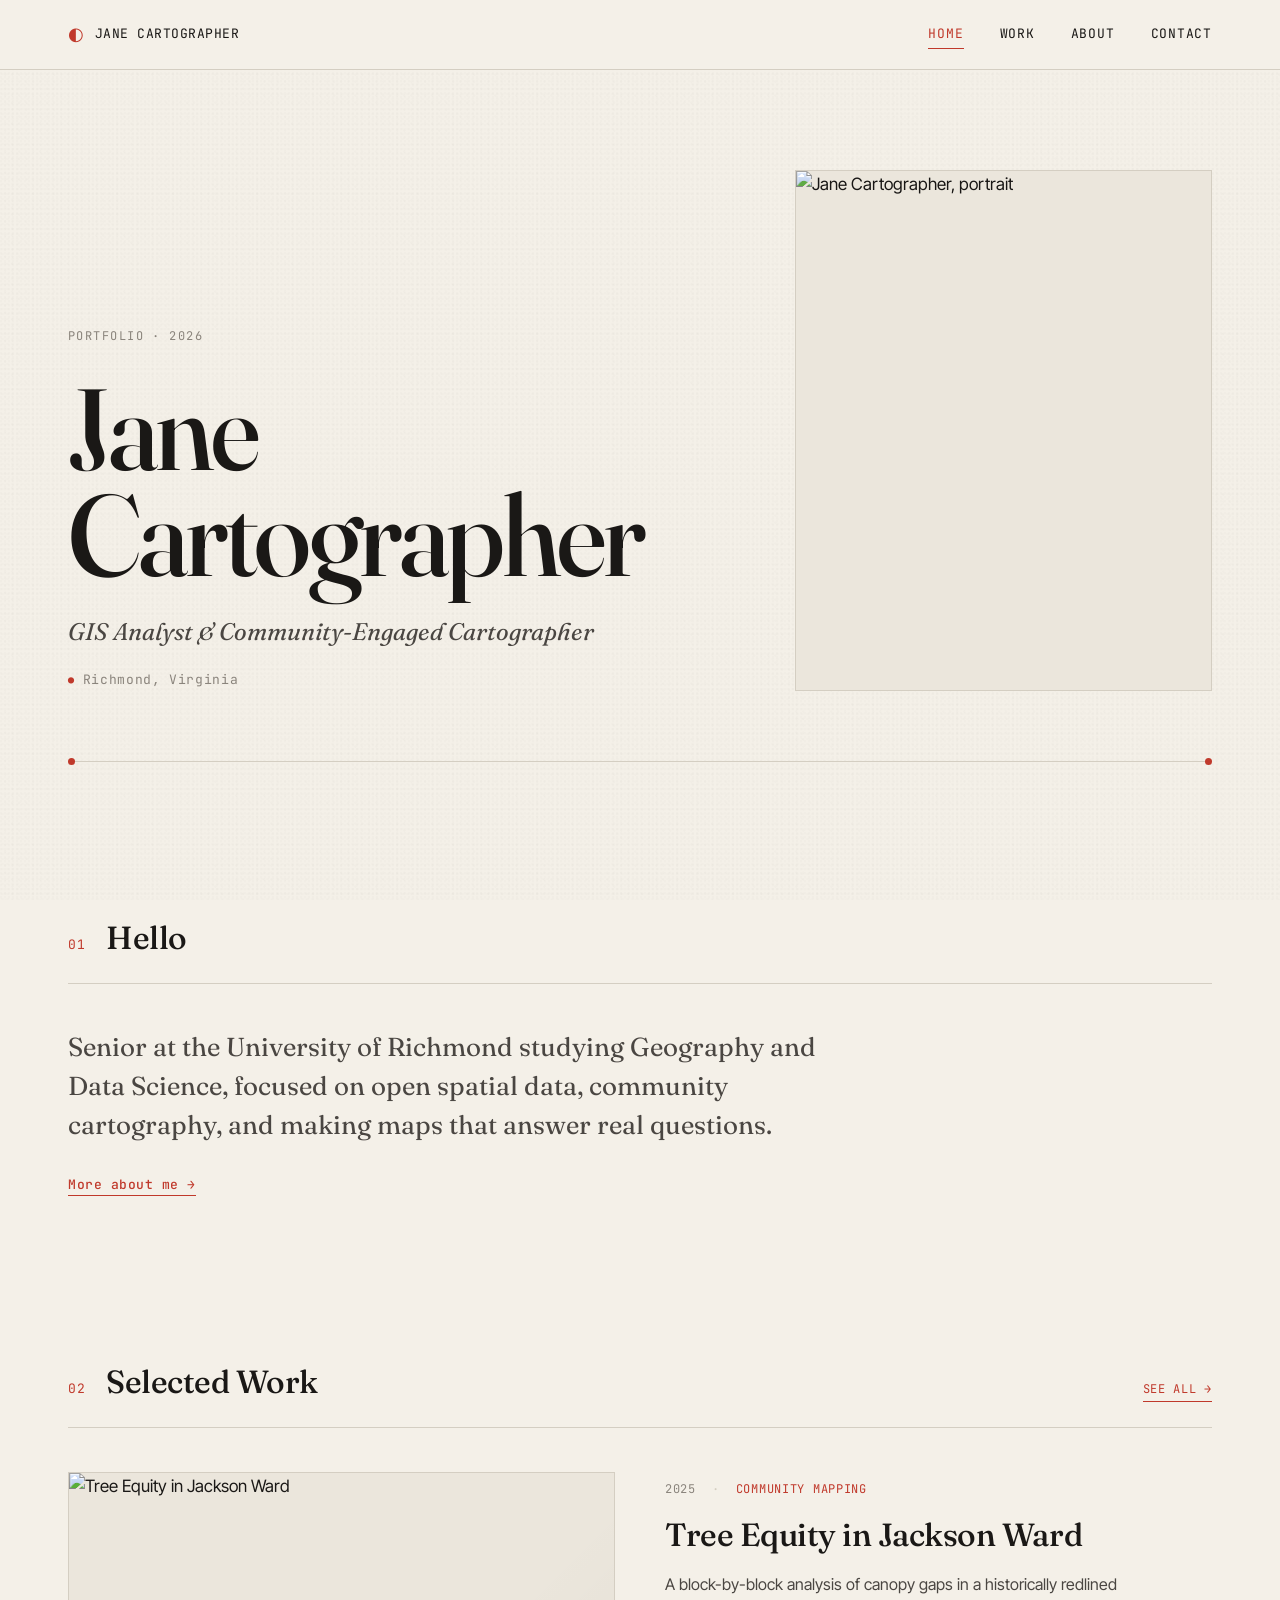
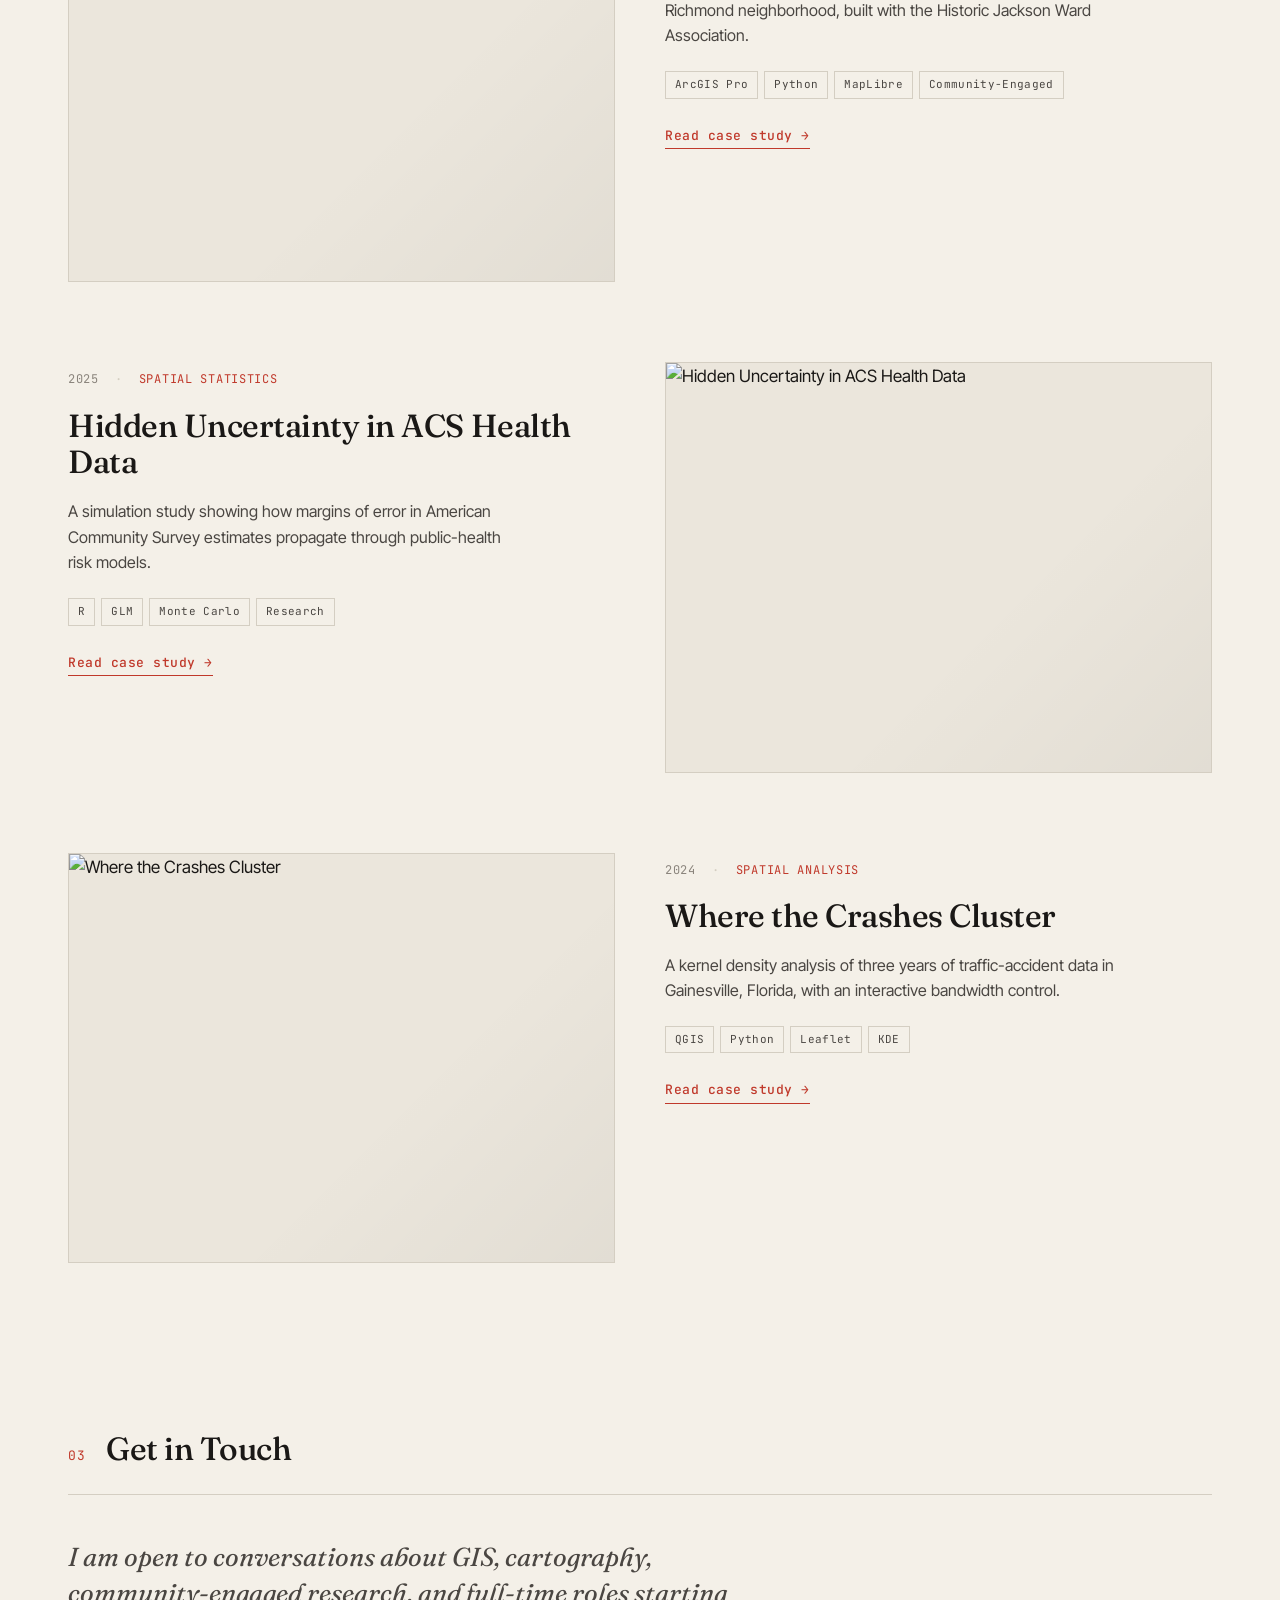
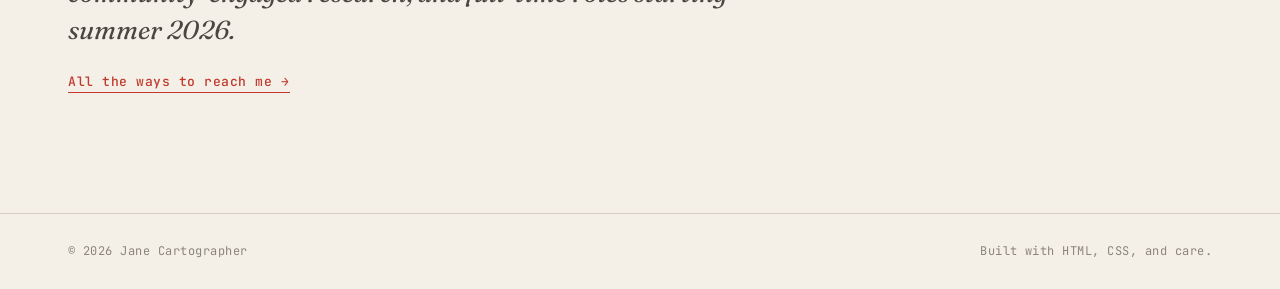
==== index.html @ 2a53f656 "Add files via upload" ====
<!DOCTYPE html>
<html lang="en">
<head>
<meta charset="UTF-8">
<meta name="viewport" content="width=device-width, initial-scale=1.0">
<title data-page="">Loading...</title>
<link rel="preconnect" href="https://fonts.googleapis.com">
<link rel="preconnect" href="https://fonts.gstatic.com" crossorigin>
<link href="https://fonts.googleapis.com/css2?family=Fraunces:opsz,wght@9..144,400;9..144,500;9..144,600;9..144,700&family=JetBrains+Mono:wght@400;500&family=Inter+Tight:wght@400;500;600&display=swap" rel="stylesheet">
<link rel="stylesheet" href="styles.css">
</head>
<body>

<header id="site-header" class="site-header"></header>

<main>

  <!-- HERO -->
  <section class="hero">
    <div class="hero-grid">
      <div class="hero-text">
        <p class="hero-eyebrow">Portfolio · 2026</p>
        <h1 class="hero-name" data-bind="name"></h1>
        <p class="hero-tagline" data-bind="tagline"></p>
        <p class="hero-location">
          <span class="loc-dot">●</span>
          <span data-bind="location"></span>
        </p>
      </div>
      <div class="hero-photo">
        <img data-bind="headshot" alt="" />
      </div>
    </div>
    <div class="hero-rule"></div>
  </section>

  <!-- SHORT BIO + CTA -->
  <section class="intro">
    <div class="section-head">
      <span class="section-num">01</span>
      <h2 class="section-title">Hello</h2>
    </div>
    <p class="intro-text" data-bind="shortBio"></p>
    <p class="intro-cta">
      <a class="link-primary" href="about.html">More about me →</a>
    </p>
  </section>

  <!-- FEATURED PROJECTS -->
  <section class="projects">
    <div class="section-head">
      <span class="section-num">02</span>
      <h2 class="section-title">Selected Work</h2>
      <a class="section-aside" href="projects.html">See all →</a>
    </div>
    <div class="project-list" data-bind="projects" data-mode="featured"></div>
  </section>

  <!-- CONTACT TEASE -->
  <section class="contact-tease">
    <div class="section-head">
      <span class="section-num">03</span>
      <h2 class="section-title">Get in Touch</h2>
    </div>
    <p class="contact-lead" data-bind="contactLead"></p>
    <p class="intro-cta">
      <a class="link-primary" href="contact.html">All the ways to reach me →</a>
    </p>
  </section>

</main>

<footer id="site-footer" class="site-footer"></footer>

<script src="config.js"></script>
<script src="components.js"></script>
</body>
</html>
---- styles.css ----
/* ============================================================
   GIS PORTFOLIO TEMPLATE — STYLESHEET
   ============================================================

   OPTIONAL: THEME PICKER
   ----------------------
   Five color themes are defined below. The "graphite" theme is
   active by default. To switch, comment out the active :root
   block (wrap it in slash-star and star-slash) and uncomment
   the one you want.

   Themes:
     1. graphite   — refined editorial black/cream (default)
     2. atlas      — classic atlas blue on warm paper
     3. terrain    — forest green and bone
     4. nocturne   — dark mode with amber accent
     5. risograph  — punchy red on off-white
   ============================================================ */


/* ---------- THEME 1: GRAPHITE (default) ---------- */
:root {
  --bg:           #f4f0e8;
  --bg-alt:       #ebe6dc;
  --ink:          #1a1816;
  --ink-soft:     #4a4642;
  --ink-faint:    #8a847c;
  --rule:         #d4cec2;
  --accent:       #c0392b;
  --accent-soft:  #f0d8d4;
  --paper-grain:  rgba(0, 0, 0, 0.018);
}

/* ---------- THEME 2: ATLAS ----------
:root {
  --bg:           #f1ece0;
  --bg-alt:       #e6dfd0;
  --ink:          #16243a;
  --ink-soft:     #3d4a62;
  --ink-faint:    #7c8499;
  --rule:         #c8c0ad;
  --accent:       #b8651f;
  --accent-soft:  #f0d9bc;
  --paper-grain:  rgba(0, 0, 0, 0.02);
}
*/

/* ---------- THEME 3: TERRAIN ----------
:root {
  --bg:           #f3efe6;
  --bg-alt:       #e8e2d3;
  --ink:          #1f2a1e;
  --ink-soft:     #455342;
  --ink-faint:    #8a8f7c;
  --rule:         #c9c8b1;
  --accent:       #4a6b3a;
  --accent-soft:  #dbe5c8;
  --paper-grain:  rgba(0, 0, 0, 0.02);
}
*/

/* ---------- THEME 4: NOCTURNE ----------
:root {
  --bg:           #15181c;
  --bg-alt:       #1c2026;
  --ink:          #f0ebe0;
  --ink-soft:     #c4bdb0;
  --ink-faint:    #807a70;
  --rule:         #2a2e35;
  --accent:       #d4a14a;
  --accent-soft:  #3a2f1c;
  --paper-grain:  rgba(255, 255, 255, 0.015);
}
*/

/* ---------- THEME 5: RISOGRAPH ----------
:root {
  --bg:           #f5f1ea;
  --bg-alt:       #ece6db;
  --ink:          #181818;
  --ink-soft:     #3a3a3a;
  --ink-faint:    #8a8a8a;
  --rule:         #d6cfc0;
  --accent:       #e23e1f;
  --accent-soft:  #fbd7cf;
  --paper-grain:  rgba(0, 0, 0, 0.022);
}
*/


/* ============================================================
   ADVANCED: everything below this line controls layout and
   typography. You generally do not need to edit it. If you
   want to make structural changes, read docs/EXTENSIONS.md
   for safer ways to customize.
   ============================================================ */

* { box-sizing: border-box; margin: 0; padding: 0; }

html { scroll-behavior: smooth; }

body {
  background: var(--bg);
  color: var(--ink);
  font-family: 'Inter Tight', system-ui, sans-serif;
  font-size: 17px;
  line-height: 1.6;
  -webkit-font-smoothing: antialiased;
  -moz-osx-font-smoothing: grayscale;
  position: relative;
  min-height: 100vh;
}

body::before {
  content: '';
  position: fixed;
  inset: 0;
  pointer-events: none;
  z-index: 1;
  background-image:
    radial-gradient(circle at 25% 35%, var(--paper-grain) 1px, transparent 1.5px),
    radial-gradient(circle at 75% 65%, var(--paper-grain) 1px, transparent 1.5px),
    radial-gradient(circle at 50% 80%, var(--paper-grain) 1px, transparent 1.5px);
  background-size: 4px 4px, 7px 7px, 5px 5px;
  opacity: 0.6;
}

main, header, footer { position: relative; z-index: 2; }

a {
  color: var(--ink);
  text-decoration: none;
  transition: color 0.2s ease;
}
a:hover { color: var(--accent); }

img { max-width: 100%; display: block; }


/* ============================================================
   HEADER (shared across all pages)
   ============================================================ */
.site-header {
  border-bottom: 1px solid var(--rule);
  background: var(--bg);
  position: sticky;
  top: 0;
  z-index: 50;
  backdrop-filter: blur(4px);
}

.header-inner {
  max-width: 1240px;
  margin: 0 auto;
  padding: 20px 48px;
  display: flex;
  justify-content: space-between;
  align-items: center;
}

.header-mark {
  display: flex;
  align-items: center;
  gap: 10px;
  font-family: 'JetBrains Mono', monospace;
  font-size: 13px;
  letter-spacing: 0.04em;
  text-transform: uppercase;
}

.mark-glyph { font-size: 18px; color: var(--accent); }

.header-nav {
  display: flex;
  gap: 36px;
  font-family: 'JetBrains Mono', monospace;
  font-size: 13px;
  letter-spacing: 0.06em;
  text-transform: uppercase;
}

.header-nav a {
  position: relative;
  padding: 2px 0;
}

.header-nav a.is-active {
  color: var(--accent);
}

.header-nav a.is-active::after {
  content: '';
  position: absolute;
  bottom: -2px;
  left: 0;
  right: 0;
  height: 1px;
  background: var(--accent);
}


/* ============================================================
   GENERIC PAGE HEAD (used on Projects, About, Contact)
   ============================================================ */
.page-head {
  max-width: 1240px;
  margin: 0 auto;
  padding: 90px 48px 50px;
  border-bottom: 1px solid var(--rule);
}

.page-eyebrow {
  font-family: 'JetBrains Mono', monospace;
  font-size: 12px;
  letter-spacing: 0.12em;
  text-transform: uppercase;
  color: var(--ink-faint);
  margin-bottom: 22px;
}

.page-title {
  font-family: 'Fraunces', Georgia, serif;
  font-weight: 500;
  font-size: clamp(44px, 7vw, 88px);
  line-height: 1.0;
  letter-spacing: -0.025em;
  color: var(--ink);
  font-variation-settings: "opsz" 100;
  margin-bottom: 28px;
}

.page-lead {
  font-family: 'Fraunces', Georgia, serif;
  font-weight: 400;
  font-style: italic;
  font-size: 24px;
  line-height: 1.45;
  color: var(--ink-soft);
  max-width: 640px;
}


/* ============================================================
   HERO (homepage)
   ============================================================ */
.hero {
  max-width: 1240px;
  margin: 0 auto;
  padding: 100px 48px 70px;
}

.hero-grid {
  display: grid;
  grid-template-columns: 1.6fr 1fr;
  gap: 60px;
  align-items: end;
}

.hero-eyebrow {
  font-family: 'JetBrains Mono', monospace;
  font-size: 12px;
  letter-spacing: 0.12em;
  text-transform: uppercase;
  color: var(--ink-faint);
  margin-bottom: 28px;
}

.hero-name {
  font-family: 'Fraunces', Georgia, serif;
  font-weight: 500;
  font-size: clamp(56px, 9vw, 124px);
  line-height: 0.92;
  letter-spacing: -0.03em;
  color: var(--ink);
  font-variation-settings: "opsz" 120;
  margin-bottom: 28px;
}

.hero-tagline {
  font-family: 'Fraunces', Georgia, serif;
  font-weight: 400;
  font-style: italic;
  font-size: 24px;
  line-height: 1.4;
  color: var(--ink-soft);
  max-width: 540px;
  margin-bottom: 22px;
}

.hero-location {
  font-family: 'JetBrains Mono', monospace;
  font-size: 13px;
  letter-spacing: 0.05em;
  color: var(--ink-faint);
  display: flex;
  align-items: center;
  gap: 8px;
}

.loc-dot { color: var(--accent); font-size: 10px; }

.hero-photo {
  aspect-ratio: 4 / 5;
  overflow: hidden;
  border: 1px solid var(--rule);
  background: var(--bg-alt);
  position: relative;
}

.hero-photo img {
  width: 100%;
  height: 100%;
  object-fit: cover;
  filter: grayscale(0.15) contrast(1.02);
}

.hero-rule {
  margin-top: 70px;
  height: 1px;
  background: var(--rule);
  position: relative;
}

.hero-rule::before,
.hero-rule::after {
  content: '';
  position: absolute;
  top: -3px;
  width: 7px;
  height: 7px;
  border-radius: 50%;
  background: var(--accent);
}
.hero-rule::before { left: 0; }
.hero-rule::after  { right: 0; }


/* ============================================================
   SECTION SHARED
   ============================================================ */
section {
  max-width: 1240px;
  margin: 0 auto;
  padding: 80px 48px;
}

.section-head {
  display: flex;
  align-items: baseline;
  gap: 20px;
  margin-bottom: 44px;
  padding-bottom: 20px;
  border-bottom: 1px solid var(--rule);
}

.section-num {
  font-family: 'JetBrains Mono', monospace;
  font-size: 13px;
  letter-spacing: 0.08em;
  color: var(--accent);
}

.section-title {
  font-family: 'Fraunces', Georgia, serif;
  font-weight: 500;
  font-size: 32px;
  letter-spacing: -0.015em;
  color: var(--ink);
  flex: 1;
}

.section-aside {
  font-family: 'JetBrains Mono', monospace;
  font-size: 12px;
  letter-spacing: 0.06em;
  text-transform: uppercase;
  color: var(--accent);
  border-bottom: 1px solid var(--accent);
  padding-bottom: 2px;
}


/* ============================================================
   INTRO + CONTACT TEASE (homepage)
   ============================================================ */
.intro-text {
  font-family: 'Fraunces', Georgia, serif;
  font-weight: 400;
  font-size: 26px;
  line-height: 1.5;
  color: var(--ink-soft);
  max-width: 760px;
  margin-bottom: 30px;
}

.intro-cta {
  font-family: 'JetBrains Mono', monospace;
  font-size: 13px;
}

.contact-lead {
  font-family: 'Fraunces', Georgia, serif;
  font-weight: 400;
  font-style: italic;
  font-size: 26px;
  line-height: 1.4;
  color: var(--ink-soft);
  max-width: 720px;
  margin-bottom: 24px;
}


/* ============================================================
   PROJECTS GRID — now cards link to detail pages
   ============================================================ */
.project-list {
  display: flex;
  flex-direction: column;
  gap: 80px;
}

.project-card {
  display: grid;
  grid-template-columns: 1fr 1fr;
  gap: 50px;
  align-items: start;
  text-decoration: none;
  color: var(--ink);
  padding: 8px;
  margin: -8px;
  border-radius: 2px;
  transition: background 0.3s ease;
}

.project-card:hover {
  background: var(--bg-alt);
  color: var(--ink);
}

.project-card:nth-child(even) .project-image { order: 2; }

.project-image {
  aspect-ratio: 4 / 3;
  overflow: hidden;
  border: 1px solid var(--rule);
  background: var(--bg-alt);
  position: relative;
}

.project-image::after {
  content: '';
  position: absolute;
  inset: 0;
  background: linear-gradient(135deg, transparent 0%, transparent 60%, rgba(0, 0, 0, 0.04) 100%);
  pointer-events: none;
}

.project-image img {
  width: 100%;
  height: 100%;
  object-fit: cover;
  transition: transform 0.6s cubic-bezier(0.2, 0.8, 0.2, 1);
}

.project-card:hover .project-image img { transform: scale(1.03); }

.project-body { padding-top: 8px; }

.project-meta {
  display: flex;
  gap: 16px;
  font-family: 'JetBrains Mono', monospace;
  font-size: 12px;
  letter-spacing: 0.06em;
  color: var(--ink-faint);
  text-transform: uppercase;
  margin-bottom: 18px;
}

.project-year::after {
  content: '·';
  margin-left: 16px;
  color: var(--rule);
}

.project-type { color: var(--accent); }

.project-title {
  font-family: 'Fraunces', Georgia, serif;
  font-weight: 500;
  font-size: 32px;
  line-height: 1.15;
  letter-spacing: -0.015em;
  margin-bottom: 18px;
  color: var(--ink);
}

.project-card:hover .project-title { color: var(--accent); }

.project-blurb {
  font-size: 16px;
  line-height: 1.6;
  color: var(--ink-soft);
  margin-bottom: 22px;
  max-width: 460px;
}

.project-tags {
  list-style: none;
  display: flex;
  flex-wrap: wrap;
  gap: 6px;
  margin-bottom: 22px;
}

.project-tags li {
  font-family: 'JetBrains Mono', monospace;
  font-size: 11px;
  padding: 4px 9px;
  border: 1px solid var(--rule);
  color: var(--ink-soft);
  letter-spacing: 0.03em;
}

.project-cta {
  display: inline-block;
  font-family: 'JetBrains Mono', monospace;
  font-size: 13px;
  font-weight: 500;
  color: var(--accent);
  letter-spacing: 0.04em;
  border-bottom: 1px solid var(--accent);
  padding-bottom: 2px;
}


/* ============================================================
   ABOUT PAGE
   ============================================================ */
.about-page-grid {
  display: grid;
  grid-template-columns: 1fr 1.7fr;
  gap: 70px;
  align-items: start;
}

.about-photo {
  aspect-ratio: 4 / 5;
  overflow: hidden;
  border: 1px solid var(--rule);
  background: var(--bg-alt);
  position: sticky;
  top: 100px;
}

.about-photo img {
  width: 100%;
  height: 100%;
  object-fit: cover;
  filter: grayscale(0.15) contrast(1.02);
}

.about-prose p {
  font-family: 'Fraunces', Georgia, serif;
  font-weight: 400;
  font-size: 21px;
  line-height: 1.55;
  color: var(--ink-soft);
  margin-bottom: 1.2em;
}

.about-prose p:first-child::first-letter {
  font-family: 'Fraunces', serif;
  font-size: 5em;
  line-height: 0.85;
  float: left;
  padding: 6px 12px 0 0;
  color: var(--accent);
  font-weight: 600;
}


/* CV-style lists (Experience, Education) */
.cv-list {
  list-style: none;
}

.cv-row {
  display: grid;
  grid-template-columns: 200px 1fr;
  gap: 30px;
  padding: 22px 0;
  border-bottom: 1px solid var(--rule);
}

.cv-row:last-child { border-bottom: none; }

.cv-row-time {
  font-family: 'JetBrains Mono', monospace;
  font-size: 12px;
  letter-spacing: 0.06em;
  color: var(--ink-faint);
  padding-top: 4px;
  text-transform: uppercase;
}

.cv-row-title {
  font-family: 'Fraunces', Georgia, serif;
  font-weight: 500;
  font-size: 22px;
  line-height: 1.2;
  color: var(--ink);
  margin-bottom: 6px;
}

.cv-row-org {
  font-size: 15px;
  color: var(--ink-soft);
  margin-bottom: 8px;
}

.cv-row-note {
  font-size: 15px;
  color: var(--ink-faint);
  line-height: 1.5;
}


/* Skills grouped */
.skill-groups {
  display: grid;
  grid-template-columns: repeat(2, 1fr);
  gap: 40px;
}

.skill-group-label {
  font-family: 'JetBrains Mono', monospace;
  font-size: 12px;
  letter-spacing: 0.1em;
  text-transform: uppercase;
  color: var(--ink-faint);
  margin-bottom: 14px;
  padding-bottom: 10px;
  border-bottom: 1px solid var(--rule);
}

.skill-group-list {
  list-style: none;
  display: flex;
  flex-wrap: wrap;
  gap: 8px;
}

.skill-group-list li {
  font-family: 'JetBrains Mono', monospace;
  font-size: 12px;
  padding: 5px 10px;
  background: var(--bg-alt);
  border: 1px solid var(--rule);
  color: var(--ink-soft);
  letter-spacing: 0.02em;
}


/* ============================================================
   CONTACT PAGE
   ============================================================ */
.contact-grid {
  display: grid;
  grid-template-columns: 1.4fr 1fr;
  gap: 80px;
  align-items: start;
}

.contact-links {
  list-style: none;
  display: flex;
  flex-direction: column;
  gap: 0;
}

.contact-links li a {
  font-family: 'JetBrains Mono', monospace;
  font-size: 14px;
  display: flex;
  justify-content: space-between;
  padding: 16px 0;
  border-bottom: 1px solid var(--rule);
  letter-spacing: 0.03em;
}

.contact-links li:first-child a { padding-top: 0; }

.contact-links li a:hover { border-bottom-color: var(--accent); }

.contact-links .link-label {
  color: var(--ink-faint);
  text-transform: uppercase;
  font-size: 11px;
  letter-spacing: 0.1em;
}

.contact-links .link-value { color: var(--ink); }


/* ============================================================
   PROJECT DETAIL PAGE
   ============================================================ */
.project-head {
  max-width: 880px;
  margin: 0 auto;
  padding: 90px 48px 50px;
}

.project-subtitle {
  font-family: 'Fraunces', Georgia, serif;
  font-weight: 400;
  font-style: italic;
  font-size: 24px;
  line-height: 1.45;
  color: var(--ink-soft);
  margin-bottom: 36px;
  max-width: 640px;
}

.project-meta-row {
  list-style: none;
  display: grid;
  grid-template-columns: repeat(4, 1fr);
  gap: 24px;
  padding: 24px 0 8px;
  border-top: 1px solid var(--rule);
  border-bottom: 1px solid var(--rule);
}

.project-meta-row li {
  display: flex;
  flex-direction: column;
  gap: 6px;
}

.meta-label {
  font-family: 'JetBrains Mono', monospace;
  font-size: 11px;
  letter-spacing: 0.1em;
  text-transform: uppercase;
  color: var(--ink-faint);
}

.meta-value {
  font-size: 14px;
  color: var(--ink);
}

.project-hero {
  max-width: 1240px;
  margin: 0 auto;
  padding: 50px 48px 30px;
}

.project-hero figure {
  margin: 0;
  border: 1px solid var(--rule);
  background: var(--bg-alt);
  overflow: hidden;
}

.project-hero img {
  width: 100%;
  height: auto;
  display: block;
}

.project-hero figcaption,
.prose-figure figcaption {
  font-family: 'JetBrains Mono', monospace;
  font-size: 12px;
  line-height: 1.5;
  letter-spacing: 0.02em;
  color: var(--ink-faint);
  padding: 14px 18px;
  border-top: 1px solid var(--rule);
  background: var(--bg);
}

.project-prose {
  max-width: 720px;
  margin: 0 auto;
  padding: 60px 48px;
}

.prose-h2 {
  font-family: 'Fraunces', Georgia, serif;
  font-weight: 500;
  font-size: 28px;
  letter-spacing: -0.015em;
  margin: 50px 0 20px;
  color: var(--ink);
}

.prose-h2:first-child { margin-top: 0; }

.project-prose p {
  font-size: 18px;
  line-height: 1.65;
  color: var(--ink-soft);
  margin-bottom: 1.1em;
}

.prose-figure {
  margin: 36px -60px;
  border: 1px solid var(--rule);
  background: var(--bg-alt);
}

.prose-figure img { width: 100%; }

.project-links-section {
  max-width: 880px;
  margin: 0 auto;
  padding: 40px 48px 20px;
}

.link-list { list-style: none; }

.link-list li {
  padding: 18px 0;
  border-bottom: 1px solid var(--rule);
  display: flex;
  align-items: baseline;
  gap: 24px;
  flex-wrap: wrap;
}

.link-note {
  color: var(--ink-faint);
  font-size: 14px;
  flex: 1;
  min-width: 200px;
}

.project-back {
  max-width: 880px;
  margin: 0 auto;
  padding: 30px 48px 80px;
}


/* ============================================================
   LINK STYLES
   ============================================================ */
.link-primary {
  font-family: 'JetBrains Mono', monospace;
  font-size: 13px;
  font-weight: 500;
  color: var(--accent);
  letter-spacing: 0.04em;
  border-bottom: 1px solid var(--accent);
  padding-bottom: 2px;
}

.link-primary:hover {
  color: var(--ink);
  border-bottom-color: var(--ink);
}


/* ============================================================
   FOOTER
   ============================================================ */
.site-footer {
  border-top: 1px solid var(--rule);
  margin-top: 40px;
}

.footer-inner {
  max-width: 1240px;
  margin: 0 auto;
  padding: 28px 48px;
  display: flex;
  justify-content: space-between;
  font-family: 'JetBrains Mono', monospace;
  font-size: 12px;
  letter-spacing: 0.04em;
  color: var(--ink-faint);
}


/* ============================================================
   RESPONSIVE
   ============================================================ */
@media (max-width: 860px) {
  .header-inner,
  .page-head,
  .project-head,
  .project-hero,
  .project-prose,
  .project-links-section,
  .project-back,
  section,
  .footer-inner {
    padding-left: 24px;
    padding-right: 24px;
  }

  .hero { padding: 60px 24px 50px; }
  section { padding-top: 60px; padding-bottom: 60px; }

  .hero-grid,
  .about-page-grid,
  .project-card,
  .contact-grid,
  .skill-groups {
    grid-template-columns: 1fr;
    gap: 40px;
  }

  .project-card:nth-child(even) .project-image { order: 0; }

  .hero-photo,
  .about-photo {
    max-width: 280px;
    aspect-ratio: 4 / 5;
  }

  .about-photo { position: static; }

  .cv-row {
    grid-template-columns: 1fr;
    gap: 8px;
  }

  .project-meta-row {
    grid-template-columns: repeat(2, 1fr);
  }

  .prose-figure { margin-left: 0; margin-right: 0; }

  .header-nav { gap: 18px; font-size: 12px; }

  .footer-inner { flex-direction: column; gap: 8px; }
}

@media (max-width: 480px) {
  .section-title { font-size: 26px; }
  .project-title { font-size: 24px; }
  .contact-lead, .intro-text { font-size: 21px; }
  .project-meta-row { grid-template-columns: 1fr 1fr; gap: 16px; }
}
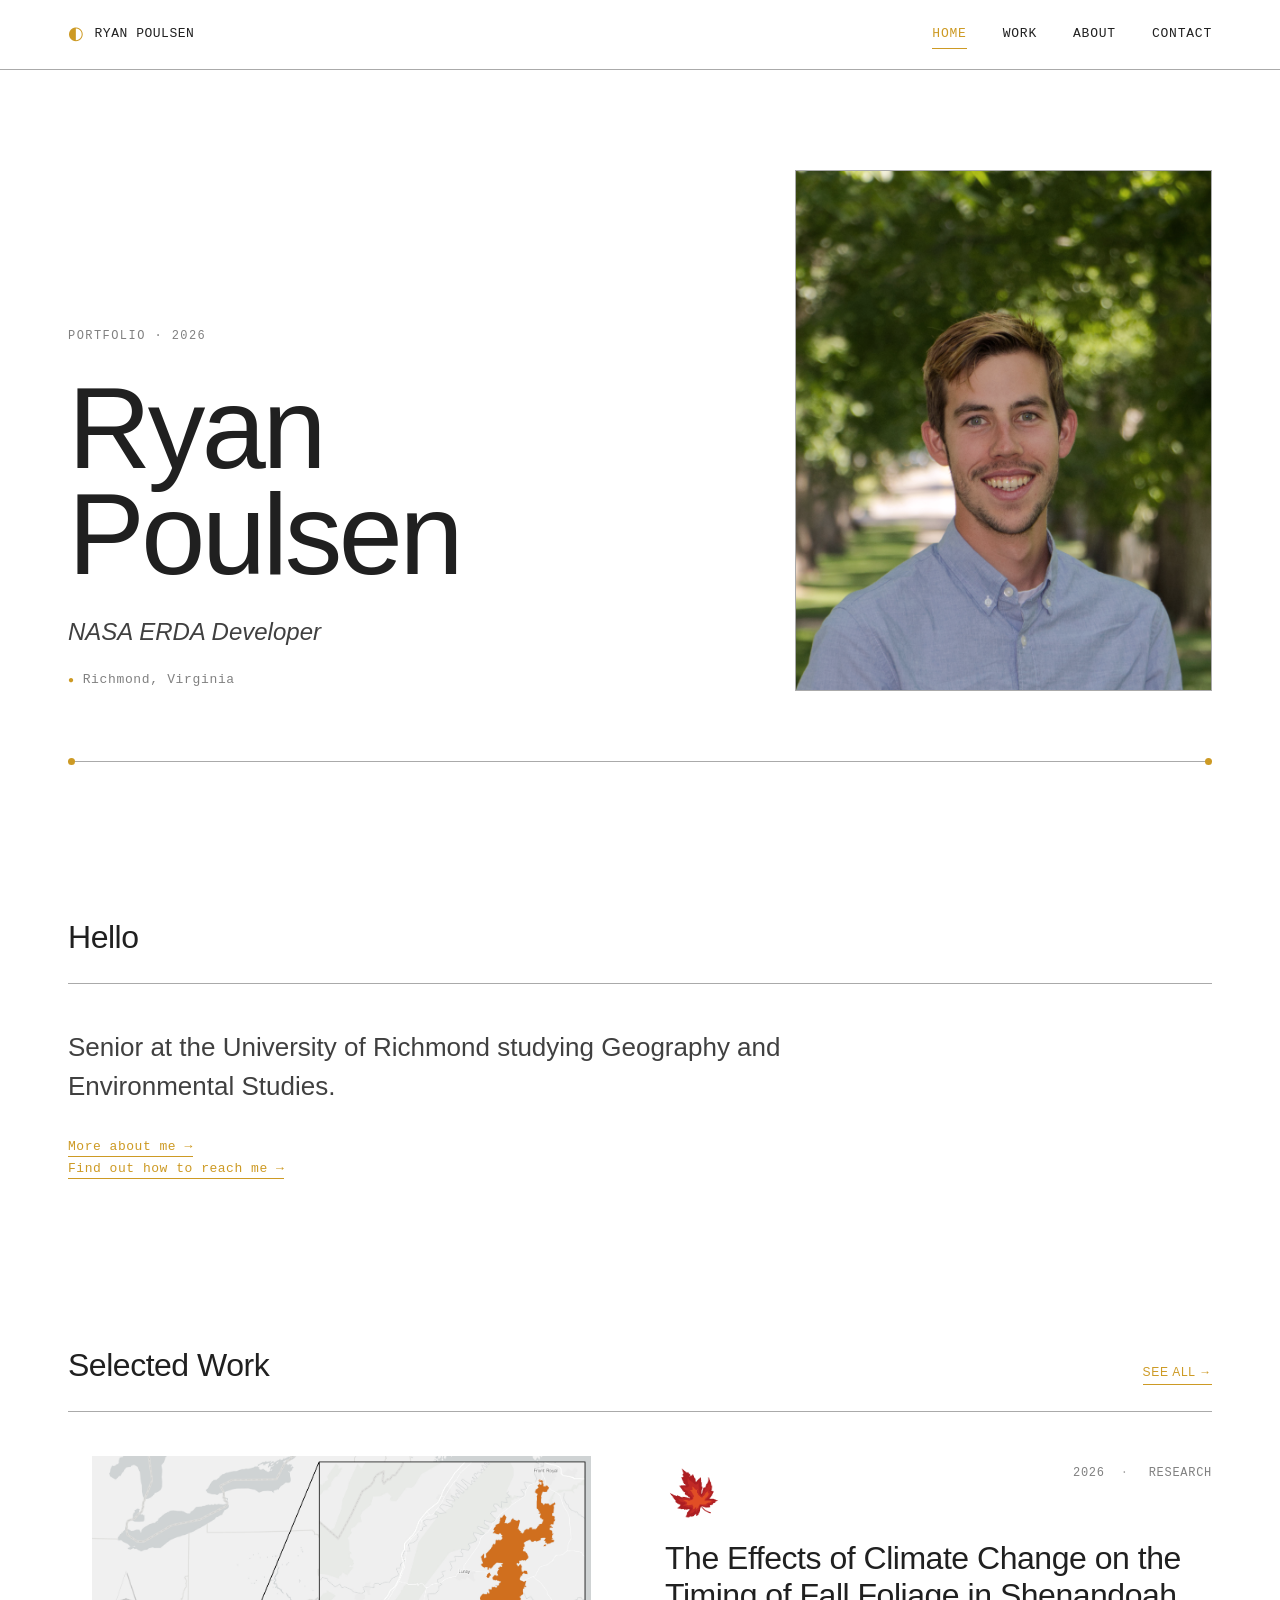
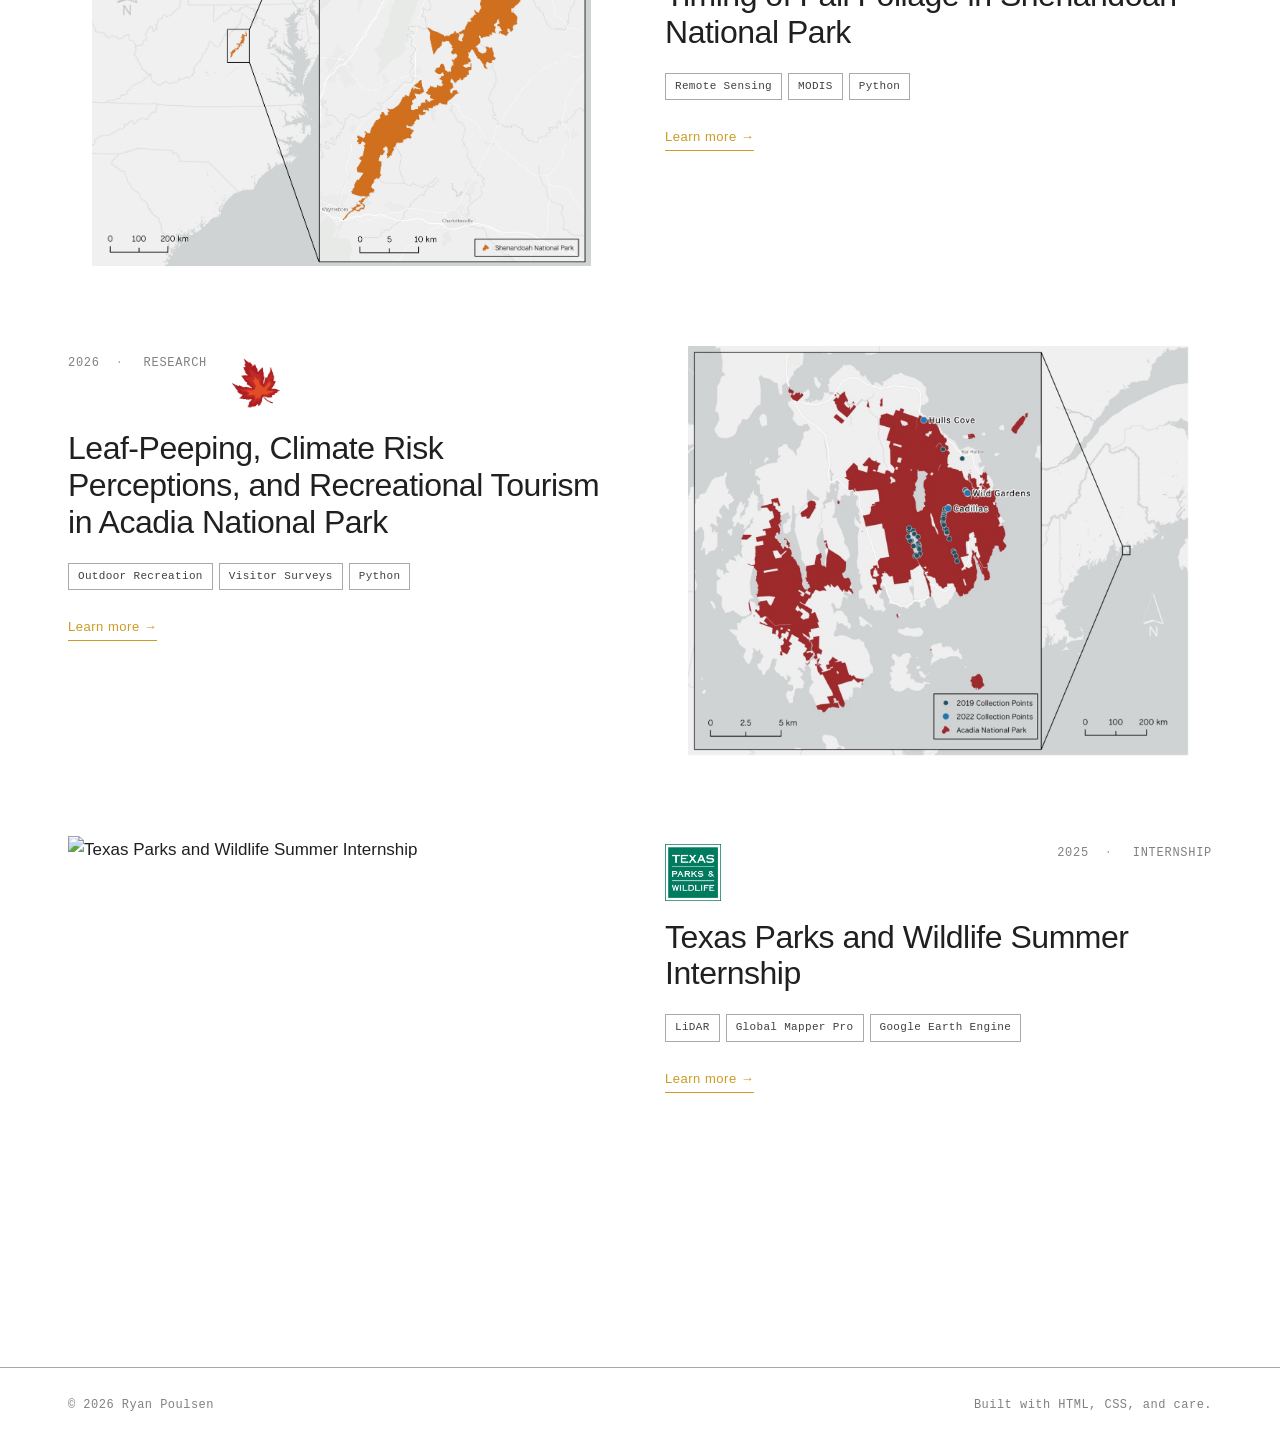
==== commit fb6427fd: "styling updates" ====
--- a/index.html
+++ b/index.html
@@ -37,35 +37,26 @@
   <!-- SHORT BIO + CTA -->
   <section class="intro">
     <div class="section-head">
-      <span class="section-num">01</span>
+      <!-- <span class="section-num">01</span> -->
       <h2 class="section-title">Hello</h2>
     </div>
     <p class="intro-text" data-bind="shortBio"></p>
     <p class="intro-cta">
       <a class="link-primary" href="about.html">More about me →</a>
     </p>
+    <p class="intro-cta">
+      <a class="link-primary" href="contact.html">Find out how to reach me →</a>
+    </p>
   </section>
 
   <!-- FEATURED PROJECTS -->
   <section class="projects">
     <div class="section-head">
-      <span class="section-num">02</span>
+      <!-- <span class="section-num">02</span> -->
       <h2 class="section-title">Selected Work</h2>
       <a class="section-aside" href="projects.html">See all →</a>
     </div>
     <div class="project-list" data-bind="projects" data-mode="featured"></div>
-  </section>
-
-  <!-- CONTACT TEASE -->
-  <section class="contact-tease">
-    <div class="section-head">
-      <span class="section-num">03</span>
-      <h2 class="section-title">Get in Touch</h2>
-    </div>
-    <p class="contact-lead" data-bind="contactLead"></p>
-    <p class="intro-cta">
-      <a class="link-primary" href="contact.html">All the ways to reach me →</a>
-    </p>
   </section>
 
 </main>
--- a/styles.css
+++ b/styles.css
@@ -17,82 +17,22 @@
      5. risograph  — punchy red on off-white
    ============================================================ */
 
-
-/* ---------- THEME 1: GRAPHITE (default) ---------- */
+/* ---------- THEME 3: TERRAIN ---------- */
 :root {
-  --bg:           #f4f0e8;
-  --bg-alt:       #ebe6dc;
-  --ink:          #1a1816;
-  --ink-soft:     #4a4642;
-  --ink-faint:    #8a847c;
-  --rule:         #d4cec2;
-  --accent:       #c0392b;
-  --accent-soft:  #f0d8d4;
-  --paper-grain:  rgba(0, 0, 0, 0.018);
-}
-
-/* ---------- THEME 2: ATLAS ----------
-:root {
-  --bg:           #f1ece0;
-  --bg-alt:       #e6dfd0;
-  --ink:          #16243a;
-  --ink-soft:     #3d4a62;
-  --ink-faint:    #7c8499;
-  --rule:         #c8c0ad;
-  --accent:       #b8651f;
-  --accent-soft:  #f0d9bc;
-  --paper-grain:  rgba(0, 0, 0, 0.02);
-}
-*/
-
-/* ---------- THEME 3: TERRAIN ----------
-:root {
-  --bg:           #f3efe6;
-  --bg-alt:       #e8e2d3;
-  --ink:          #1f2a1e;
-  --ink-soft:     #455342;
-  --ink-faint:    #8a8f7c;
-  --rule:         #c9c8b1;
-  --accent:       #4a6b3a;
-  --accent-soft:  #dbe5c8;
-  --paper-grain:  rgba(0, 0, 0, 0.02);
-}
-*/
-
-/* ---------- THEME 4: NOCTURNE ----------
-:root {
-  --bg:           #15181c;
-  --bg-alt:       #1c2026;
-  --ink:          #f0ebe0;
-  --ink-soft:     #c4bdb0;
-  --ink-faint:    #807a70;
-  --rule:         #2a2e35;
-  --accent:       #d4a14a;
-  --accent-soft:  #3a2f1c;
-  --paper-grain:  rgba(255, 255, 255, 0.015);
-}
-*/
-
-/* ---------- THEME 5: RISOGRAPH ----------
-:root {
-  --bg:           #f5f1ea;
-  --bg-alt:       #ece6db;
-  --ink:          #181818;
-  --ink-soft:     #3a3a3a;
-  --ink-faint:    #8a8a8a;
-  --rule:         #d6cfc0;
-  --accent:       #e23e1f;
-  --accent-soft:  #fbd7cf;
-  --paper-grain:  rgba(0, 0, 0, 0.022);
-}
-*/
+  --bg:           #ffffff;
+  --bg-alt:       #efefef;
+  --ink:          #202020;
+  --ink-soft:     #404040;
+  --ink-faint:    #808080;
+  --rule:         #aaaaaa;
+  --accent:       #cd9a24;
+  --accent-soft:  #303030;
+}
 
 
 /* ============================================================
    ADVANCED: everything below this line controls layout and
-   typography. You generally do not need to edit it. If you
-   want to make structural changes, read docs/EXTENSIONS.md
-   for safer ways to customize.
+   typography.
    ============================================================ */
 
 * { box-sizing: border-box; margin: 0; padding: 0; }
@@ -102,7 +42,7 @@
 body {
   background: var(--bg);
   color: var(--ink);
-  font-family: 'Inter Tight', system-ui, sans-serif;
+  font-family: 'Helvetica Neue', sans-serif;
   font-size: 17px;
   line-height: 1.6;
   -webkit-font-smoothing: antialiased;
@@ -162,7 +102,7 @@
   display: flex;
   align-items: center;
   gap: 10px;
-  font-family: 'JetBrains Mono', monospace;
+  font-family: 'DM Mono', monospace;
   font-size: 13px;
   letter-spacing: 0.04em;
   text-transform: uppercase;
@@ -173,7 +113,7 @@
 .header-nav {
   display: flex;
   gap: 36px;
-  font-family: 'JetBrains Mono', monospace;
+  font-family: 'DM Mono', monospace;
   font-size: 13px;
   letter-spacing: 0.06em;
   text-transform: uppercase;
@@ -210,7 +150,7 @@
 }
 
 .page-eyebrow {
-  font-family: 'JetBrains Mono', monospace;
+  font-family: 'Helvetica Neue', sans-serif;
   font-size: 12px;
   letter-spacing: 0.12em;
   text-transform: uppercase;
@@ -219,7 +159,7 @@
 }
 
 .page-title {
-  font-family: 'Fraunces', Georgia, serif;
+  font-family: 'Helvetica Neue', sans-serif;
   font-weight: 500;
   font-size: clamp(44px, 7vw, 88px);
   line-height: 1.0;
@@ -230,7 +170,7 @@
 }
 
 .page-lead {
-  font-family: 'Fraunces', Georgia, serif;
+  font-family: 'Helvetica Neue', sans-serif;
   font-weight: 400;
   font-style: italic;
   font-size: 24px;
@@ -257,7 +197,7 @@
 }
 
 .hero-eyebrow {
-  font-family: 'JetBrains Mono', monospace;
+  font-family: 'DM Mono', monospace;
   font-size: 12px;
   letter-spacing: 0.12em;
   text-transform: uppercase;
@@ -266,7 +206,7 @@
 }
 
 .hero-name {
-  font-family: 'Fraunces', Georgia, serif;
+  font-family: 'Helvetica Neue', sans-serif;
   font-weight: 500;
   font-size: clamp(56px, 9vw, 124px);
   line-height: 0.92;
@@ -277,7 +217,7 @@
 }
 
 .hero-tagline {
-  font-family: 'Fraunces', Georgia, serif;
+  font-family: 'Helvetica Neue', sans-serif;
   font-weight: 400;
   font-style: italic;
   font-size: 24px;
@@ -288,7 +228,7 @@
 }
 
 .hero-location {
-  font-family: 'JetBrains Mono', monospace;
+  font-family: 'DM Mono', monospace;
   font-size: 13px;
   letter-spacing: 0.05em;
   color: var(--ink-faint);
@@ -353,15 +293,15 @@
   border-bottom: 1px solid var(--rule);
 }
 
-.section-num {
-  font-family: 'JetBrains Mono', monospace;
+/* .section-num {
+  font-family: 'Helvetica Neue', sans-serif;
   font-size: 13px;
   letter-spacing: 0.08em;
   color: var(--accent);
-}
+} */
 
 .section-title {
-  font-family: 'Fraunces', Georgia, serif;
+  font-family: 'Helvetica Neue', sans-serif;
   font-weight: 500;
   font-size: 32px;
   letter-spacing: -0.015em;
@@ -370,7 +310,7 @@
 }
 
 .section-aside {
-  font-family: 'JetBrains Mono', monospace;
+  font-family: 'Helvetica Neue', sans-serif;
   font-size: 12px;
   letter-spacing: 0.06em;
   text-transform: uppercase;
@@ -384,7 +324,7 @@
    INTRO + CONTACT TEASE (homepage)
    ============================================================ */
 .intro-text {
-  font-family: 'Fraunces', Georgia, serif;
+  font-family: 'Helvetica Neue', sans-serif;
   font-weight: 400;
   font-size: 26px;
   line-height: 1.5;
@@ -394,12 +334,12 @@
 }
 
 .intro-cta {
-  font-family: 'JetBrains Mono', monospace;
+  font-family: 'Helvetica Neue', sans-serif;
   font-size: 13px;
 }
 
 .contact-lead {
-  font-family: 'Fraunces', Georgia, serif;
+  font-family: 'Helvetica Neue', sans-serif;
   font-weight: 400;
   font-style: italic;
   font-size: 26px;
@@ -422,6 +362,7 @@
 .project-card {
   display: grid;
   grid-template-columns: 1fr 1fr;
+  /* grid-template-rows: 1fr 1fr; */
   gap: 50px;
   align-items: start;
   text-decoration: none;
@@ -441,9 +382,9 @@
 
 .project-image {
   aspect-ratio: 4 / 3;
-  overflow: hidden;
-  border: 1px solid var(--rule);
-  background: var(--bg-alt);
+  /* overflow: hidden; */
+  /* border: 1px solid var(--rule);
+  background: var(--bg-alt); */
   position: relative;
 }
 
@@ -451,25 +392,55 @@
   content: '';
   position: absolute;
   inset: 0;
-  background: linear-gradient(135deg, transparent 0%, transparent 60%, rgba(0, 0, 0, 0.04) 100%);
+  /* background: linear-gradient(135deg, transparent 0%, transparent 60%, rgba(0, 0, 0, 0.04) 100%); */
   pointer-events: none;
 }
 
 .project-image img {
   width: 100%;
   height: 100%;
-  object-fit: cover;
+  object-fit: contain;
   transition: transform 0.6s cubic-bezier(0.2, 0.8, 0.2, 1);
 }
 
 .project-card:hover .project-image img { transform: scale(1.03); }
 
+.project-card:nth-child(even) .project-logo { order: 4; }
+
+.project-logo {
+  /* aspect-ratio: 4 / 3; */
+  /* overflow: hidden; */
+  /* border: 1px solid var(--rule);
+  background: var(--bg-alt); */
+  position: relative;
+  align-self: start;
+  align-items: start;
+  justify-content: start;
+}
+
+/* .project-logo::after {
+  content: '';
+  position: relative;
+  margin-left: 16px;
+  pointer-events: none;
+} */
+
+.project-logo img {
+  width: 15%;
+  height: 15%;
+  object-fit: contain;
+  transition: transform 0.6s cubic-bezier(0.2, 0.8, 0.2, 1);
+}
+
+.project-card:hover .project-logo img { transform: scale(1.03); }
+
 .project-body { padding-top: 8px; }
 
 .project-meta {
   display: flex;
-  gap: 16px;
-  font-family: 'JetBrains Mono', monospace;
+  grid-template-columns: 1fr 1fr;
+  gap: 20px;
+  font-family: 'DM Mono', monospace;
   font-size: 12px;
   letter-spacing: 0.06em;
   color: var(--ink-faint);
@@ -483,10 +454,13 @@
   color: var(--rule);
 }
 
-.project-type { color: var(--accent); }
+.project-type::after { 
+  margin-left: 16px;
+  color: var(--accent);
+}
 
 .project-title {
-  font-family: 'Fraunces', Georgia, serif;
+  font-family: 'Helvetica Neue', sans-serif;
   font-weight: 500;
   font-size: 32px;
   line-height: 1.15;
@@ -514,7 +488,7 @@
 }
 
 .project-tags li {
-  font-family: 'JetBrains Mono', monospace;
+  font-family: 'DM Mono', monospace;
   font-size: 11px;
   padding: 4px 9px;
   border: 1px solid var(--rule);
@@ -524,7 +498,7 @@
 
 .project-cta {
   display: inline-block;
-  font-family: 'JetBrains Mono', monospace;
+  font-family: 'Helvetica Neue', sans-serif;
   font-size: 13px;
   font-weight: 500;
   color: var(--accent);
@@ -561,7 +535,7 @@
 }
 
 .about-prose p {
-  font-family: 'Fraunces', Georgia, serif;
+  font-family: 'Helvetica Neue', sans-serif;
   font-weight: 400;
   font-size: 21px;
   line-height: 1.55;
@@ -570,7 +544,7 @@
 }
 
 .about-prose p:first-child::first-letter {
-  font-family: 'Fraunces', serif;
+  font-family: 'Helvetica Neue', sans-serif;
   font-size: 5em;
   line-height: 0.85;
   float: left;
@@ -596,7 +570,7 @@
 .cv-row:last-child { border-bottom: none; }
 
 .cv-row-time {
-  font-family: 'JetBrains Mono', monospace;
+  font-family: 'DM Mono', monospace;
   font-size: 12px;
   letter-spacing: 0.06em;
   color: var(--ink-faint);
@@ -605,7 +579,7 @@
 }
 
 .cv-row-title {
-  font-family: 'Fraunces', Georgia, serif;
+  font-family: 'Helvetica Neue', sans-serif;
   font-weight: 500;
   font-size: 22px;
   line-height: 1.2;
@@ -634,7 +608,7 @@
 }
 
 .skill-group-label {
-  font-family: 'JetBrains Mono', monospace;
+  font-family: 'Helvetica Neue', sans-serif;
   font-size: 12px;
   letter-spacing: 0.1em;
   text-transform: uppercase;
@@ -652,7 +626,7 @@
 }
 
 .skill-group-list li {
-  font-family: 'JetBrains Mono', monospace;
+  font-family: 'DM Mono', monospace;
   font-size: 12px;
   padding: 5px 10px;
   background: var(--bg-alt);
@@ -680,7 +654,7 @@
 }
 
 .contact-links li a {
-  font-family: 'JetBrains Mono', monospace;
+  font-family: 'DM Mono', monospace;
   font-size: 14px;
   display: flex;
   justify-content: space-between;
@@ -713,7 +687,7 @@
 }
 
 .project-subtitle {
-  font-family: 'Fraunces', Georgia, serif;
+  font-family: 'Helvetica Neue', sans-serif;
   font-weight: 400;
   font-style: italic;
   font-size: 24px;
@@ -740,7 +714,7 @@
 }
 
 .meta-label {
-  font-family: 'JetBrains Mono', monospace;
+  font-family: 'Helvetica Neue', sans-serif;
   font-size: 11px;
   letter-spacing: 0.1em;
   text-transform: uppercase;
@@ -773,7 +747,7 @@
 
 .project-hero figcaption,
 .prose-figure figcaption {
-  font-family: 'JetBrains Mono', monospace;
+  font-family: 'Helvetica Neue', sans-serif;
   font-size: 12px;
   line-height: 1.5;
   letter-spacing: 0.02em;
@@ -790,7 +764,7 @@
 }
 
 .prose-h2 {
-  font-family: 'Fraunces', Georgia, serif;
+  font-family: 'Helvetica Neue', sans-serif;
   font-weight: 500;
   font-size: 28px;
   letter-spacing: -0.015em;
@@ -850,7 +824,7 @@
    LINK STYLES
    ============================================================ */
 .link-primary {
-  font-family: 'JetBrains Mono', monospace;
+  font-family: 'DM Mono', monospace;
   font-size: 13px;
   font-weight: 500;
   color: var(--accent);
@@ -879,7 +853,7 @@
   padding: 28px 48px;
   display: flex;
   justify-content: space-between;
-  font-family: 'JetBrains Mono', monospace;
+  font-family: 'DM Mono', monospace;
   font-size: 12px;
   letter-spacing: 0.04em;
   color: var(--ink-faint);
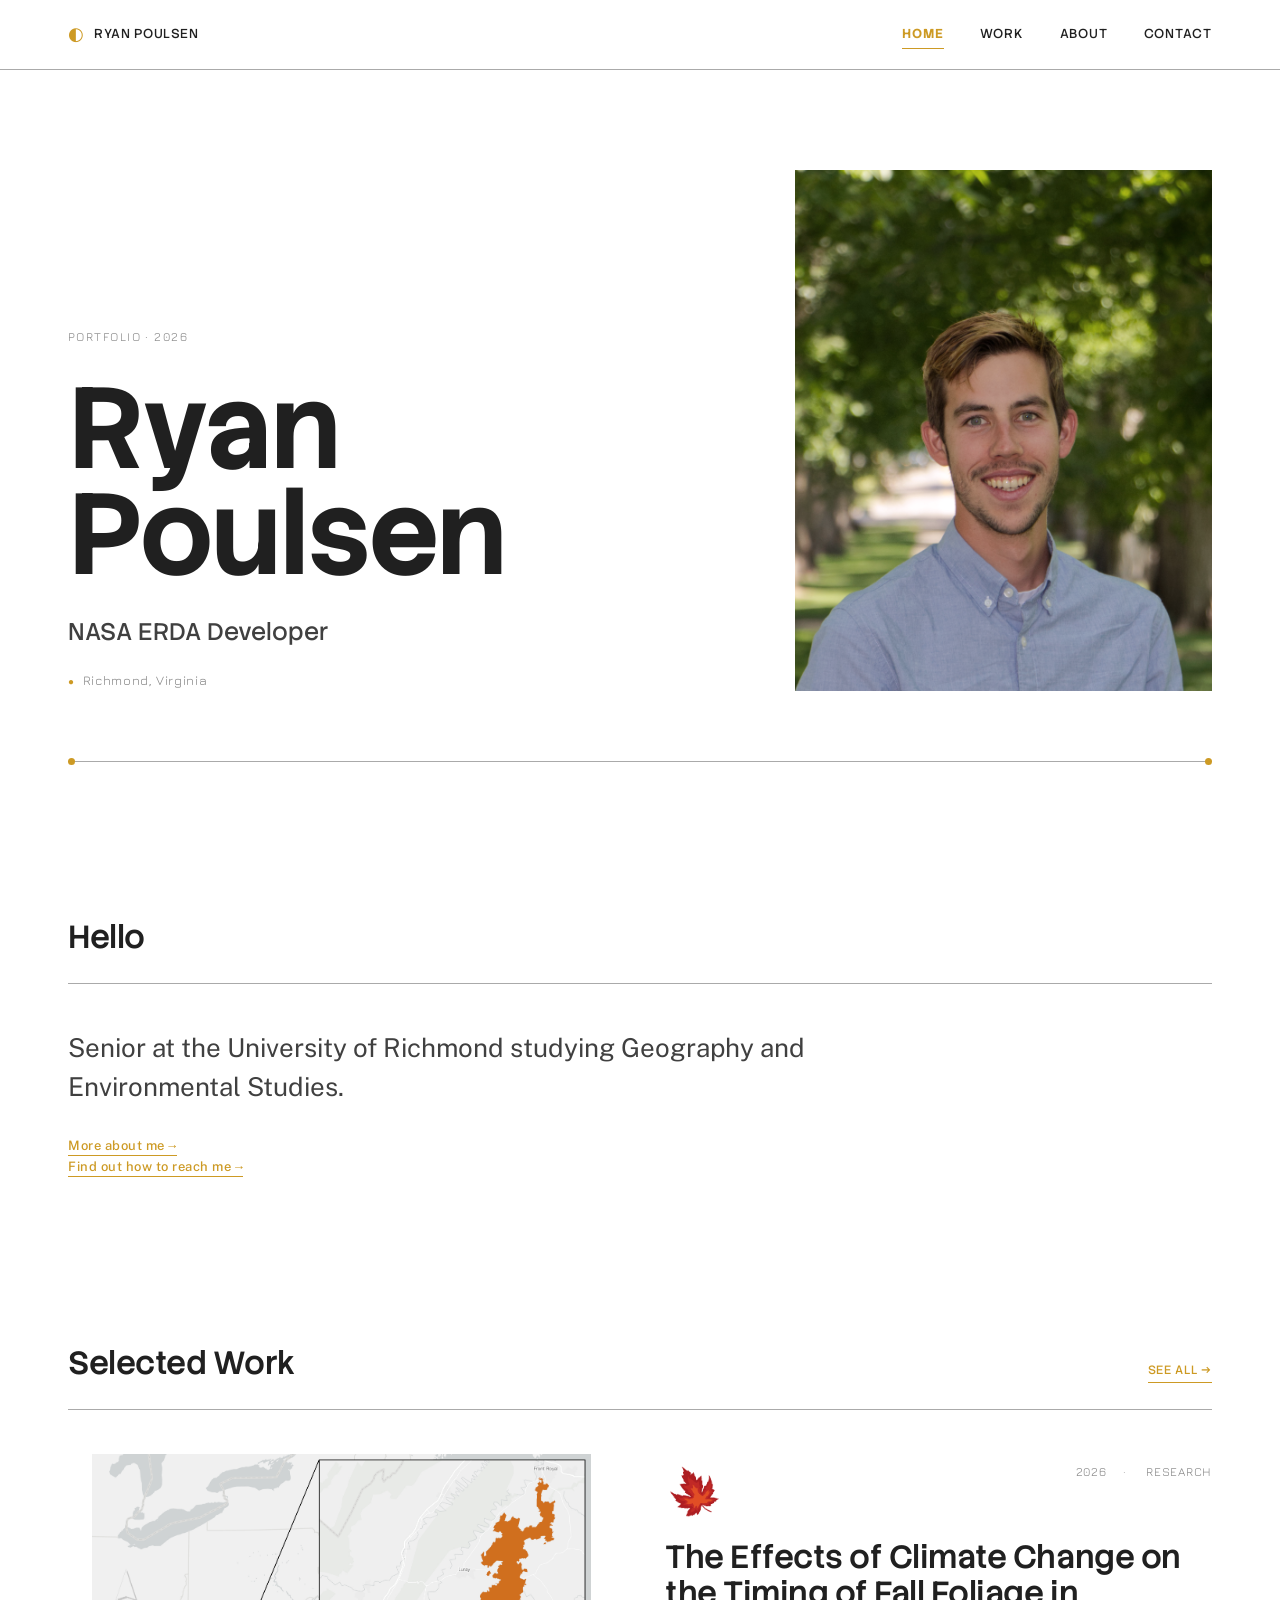
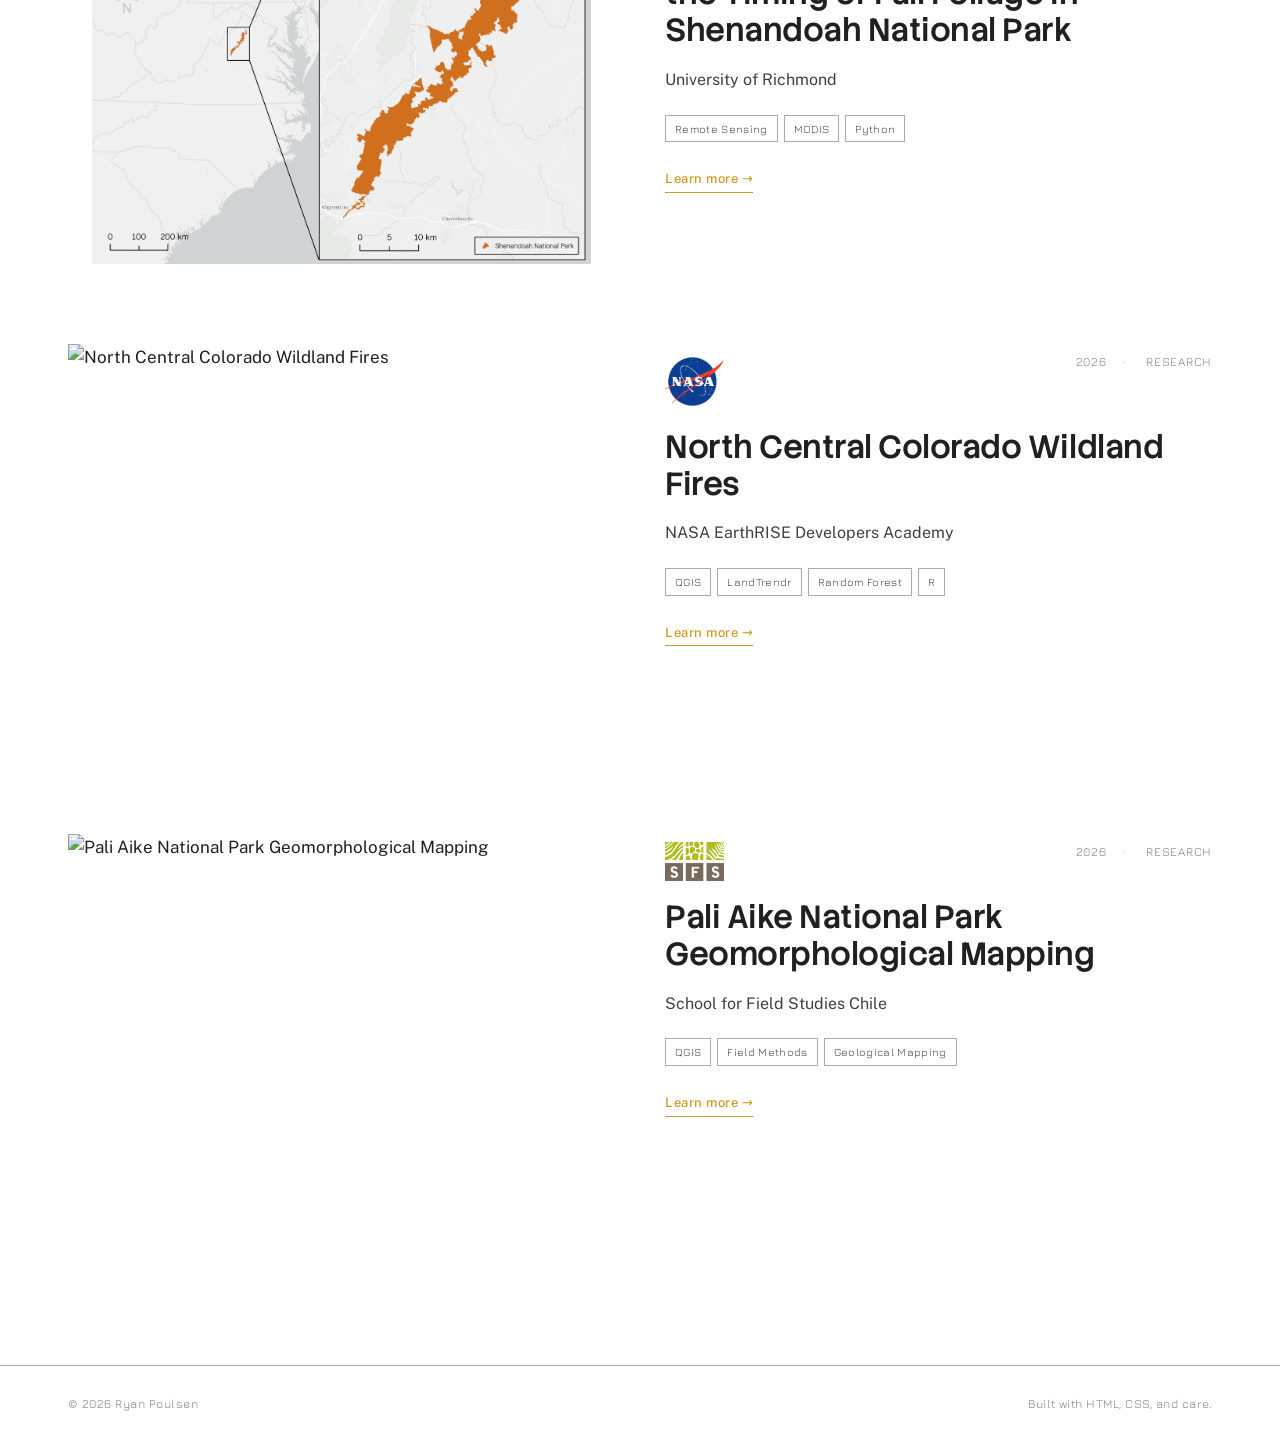
==== commit b1735fa3: "updated fonts, fixed the alignment of projects in grid, adding logos (wip) to cv" ====
--- a/index.html
+++ b/index.html
@@ -4,9 +4,10 @@
 <meta charset="UTF-8">
 <meta name="viewport" content="width=device-width, initial-scale=1.0">
 <title data-page="">Loading...</title>
+
 <link rel="preconnect" href="https://fonts.googleapis.com">
 <link rel="preconnect" href="https://fonts.gstatic.com" crossorigin>
-<link href="https://fonts.googleapis.com/css2?family=Fraunces:opsz,wght@9..144,400;9..144,500;9..144,600;9..144,700&family=JetBrains+Mono:wght@400;500&family=Inter+Tight:wght@400;500;600&display=swap" rel="stylesheet">
+<link href="https://fonts.googleapis.com/css2?family=Jura:wght@300..700&family=Public+Sans:ital,wght@0,100..900;1,100..900&family=Stack+Sans+Text:wght@200..700&display=swap" rel="stylesheet">
 <link rel="stylesheet" href="styles.css">
 </head>
 <body>
--- a/styles.css
+++ b/styles.css
@@ -42,7 +42,7 @@
 body {
   background: var(--bg);
   color: var(--ink);
-  font-family: 'Helvetica Neue', sans-serif;
+  font-family: 'Public Sans', system-ui;
   font-size: 17px;
   line-height: 1.6;
   -webkit-font-smoothing: antialiased;
@@ -102,7 +102,7 @@
   display: flex;
   align-items: center;
   gap: 10px;
-  font-family: 'DM Mono', monospace;
+  font-family: 'Stack Sans Text', system-ui;
   font-size: 13px;
   letter-spacing: 0.04em;
   text-transform: uppercase;
@@ -113,8 +113,9 @@
 .header-nav {
   display: flex;
   gap: 36px;
-  font-family: 'DM Mono', monospace;
+  font-family: 'Stack Sans Text', system-ui;
   font-size: 13px;
+  font-weight: 400;
   letter-spacing: 0.06em;
   text-transform: uppercase;
 }
@@ -125,6 +126,7 @@
 }
 
 .header-nav a.is-active {
+  font-weight: 800;
   color: var(--accent);
 }
 
@@ -150,7 +152,7 @@
 }
 
 .page-eyebrow {
-  font-family: 'Helvetica Neue', sans-serif;
+  font-family: 'Stack Sans Text', system-ui;
   font-size: 12px;
   letter-spacing: 0.12em;
   text-transform: uppercase;
@@ -159,8 +161,8 @@
 }
 
 .page-title {
-  font-family: 'Helvetica Neue', sans-serif;
-  font-weight: 500;
+  font-family: 'Stack Sans Text', system-ui;
+  font-weight: 700;
   font-size: clamp(44px, 7vw, 88px);
   line-height: 1.0;
   letter-spacing: -0.025em;
@@ -170,9 +172,9 @@
 }
 
 .page-lead {
-  font-family: 'Helvetica Neue', sans-serif;
+  font-family: 'Stack Sans Text', system-ui;
   font-weight: 400;
-  font-style: italic;
+  /* font-style: italic; */
   font-size: 24px;
   line-height: 1.45;
   color: var(--ink-soft);
@@ -197,7 +199,7 @@
 }
 
 .hero-eyebrow {
-  font-family: 'DM Mono', monospace;
+  font-family: 'Jura', monospace;
   font-size: 12px;
   letter-spacing: 0.12em;
   text-transform: uppercase;
@@ -206,8 +208,8 @@
 }
 
 .hero-name {
-  font-family: 'Helvetica Neue', sans-serif;
-  font-weight: 500;
+  font-family: 'Stack Sans Text', system-ui;
+  font-weight: 800;
   font-size: clamp(56px, 9vw, 124px);
   line-height: 0.92;
   letter-spacing: -0.03em;
@@ -217,9 +219,9 @@
 }
 
 .hero-tagline {
-  font-family: 'Helvetica Neue', sans-serif;
+  font-family: 'Stack Sans Text', system-ui;
   font-weight: 400;
-  font-style: italic;
+  /* font-style: italic; */
   font-size: 24px;
   line-height: 1.4;
   color: var(--ink-soft);
@@ -228,7 +230,7 @@
 }
 
 .hero-location {
-  font-family: 'DM Mono', monospace;
+  font-family: 'Jura', monospace;
   font-size: 13px;
   letter-spacing: 0.05em;
   color: var(--ink-faint);
@@ -242,7 +244,7 @@
 .hero-photo {
   aspect-ratio: 4 / 5;
   overflow: hidden;
-  border: 1px solid var(--rule);
+  /* border: 1px solid var(--rule); */
   background: var(--bg-alt);
   position: relative;
 }
@@ -294,14 +296,14 @@
 }
 
 /* .section-num {
-  font-family: 'Helvetica Neue', sans-serif;
+  font-family: 'Stack Sans Text', system-ui;
   font-size: 13px;
   letter-spacing: 0.08em;
   color: var(--accent);
 } */
 
 .section-title {
-  font-family: 'Helvetica Neue', sans-serif;
+  font-family: 'Stack Sans Text', system-ui;
   font-weight: 500;
   font-size: 32px;
   letter-spacing: -0.015em;
@@ -310,7 +312,7 @@
 }
 
 .section-aside {
-  font-family: 'Helvetica Neue', sans-serif;
+  font-family: 'Stack Sans Text', system-ui;
   font-size: 12px;
   letter-spacing: 0.06em;
   text-transform: uppercase;
@@ -324,7 +326,7 @@
    INTRO + CONTACT TEASE (homepage)
    ============================================================ */
 .intro-text {
-  font-family: 'Helvetica Neue', sans-serif;
+  font-family: 'Public Sans', system-ui;
   font-weight: 400;
   font-size: 26px;
   line-height: 1.5;
@@ -334,12 +336,12 @@
 }
 
 .intro-cta {
-  font-family: 'Helvetica Neue', sans-serif;
+  font-family: 'Public Sans', system-ui;
   font-size: 13px;
 }
 
 .contact-lead {
-  font-family: 'Helvetica Neue', sans-serif;
+  font-family: 'Stack Sans Text', system-ui;
   font-weight: 400;
   font-style: italic;
   font-size: 26px;
@@ -378,7 +380,7 @@
   color: var(--ink);
 }
 
-.project-card:nth-child(even) .project-image { order: 2; }
+/* .project-card:nth-child(even) .project-image { order: 2; } */
 
 .project-image {
   aspect-ratio: 4 / 3;
@@ -405,10 +407,9 @@
 
 .project-card:hover .project-image img { transform: scale(1.03); }
 
-.project-card:nth-child(even) .project-logo { order: 4; }
+/* .project-card:nth-child(even) .project-logo { order: 4; } */
 
 .project-logo {
-  /* aspect-ratio: 4 / 3; */
   /* overflow: hidden; */
   /* border: 1px solid var(--rule);
   background: var(--bg-alt); */
@@ -440,7 +441,7 @@
   display: flex;
   grid-template-columns: 1fr 1fr;
   gap: 20px;
-  font-family: 'DM Mono', monospace;
+  font-family: 'Jura', monospace;
   font-size: 12px;
   letter-spacing: 0.06em;
   color: var(--ink-faint);
@@ -460,7 +461,7 @@
 }
 
 .project-title {
-  font-family: 'Helvetica Neue', sans-serif;
+  font-family: 'Stack Sans Text', system-ui;
   font-weight: 500;
   font-size: 32px;
   line-height: 1.15;
@@ -488,7 +489,7 @@
 }
 
 .project-tags li {
-  font-family: 'DM Mono', monospace;
+  font-family: 'Jura', monospace;
   font-size: 11px;
   padding: 4px 9px;
   border: 1px solid var(--rule);
@@ -498,7 +499,7 @@
 
 .project-cta {
   display: inline-block;
-  font-family: 'Helvetica Neue', sans-serif;
+  font-family: 'Public Sans', system-ui;
   font-size: 13px;
   font-weight: 500;
   color: var(--accent);
@@ -521,7 +522,7 @@
 .about-photo {
   aspect-ratio: 4 / 5;
   overflow: hidden;
-  border: 1px solid var(--rule);
+  /* border: 1px solid var(--rule); */
   background: var(--bg-alt);
   position: sticky;
   top: 100px;
@@ -535,7 +536,7 @@
 }
 
 .about-prose p {
-  font-family: 'Helvetica Neue', sans-serif;
+  font-family: 'Public Sans', system-ui;
   font-weight: 400;
   font-size: 21px;
   line-height: 1.55;
@@ -544,7 +545,7 @@
 }
 
 .about-prose p:first-child::first-letter {
-  font-family: 'Helvetica Neue', sans-serif;
+  font-family: 'Stack Sans Text', system-ui;
   font-size: 5em;
   line-height: 0.85;
   float: left;
@@ -556,7 +557,9 @@
 
 /* CV-style lists (Experience, Education) */
 .cv-list {
-  list-style: none;
+  list-style: flex;
+  flex-direction: column;
+  gap: 80px;
 }
 
 .cv-row {
@@ -570,7 +573,7 @@
 .cv-row:last-child { border-bottom: none; }
 
 .cv-row-time {
-  font-family: 'DM Mono', monospace;
+  font-family: 'Jura', monospace;
   font-size: 12px;
   letter-spacing: 0.06em;
   color: var(--ink-faint);
@@ -579,7 +582,7 @@
 }
 
 .cv-row-title {
-  font-family: 'Helvetica Neue', sans-serif;
+  font-family: 'Stack Sans Text', system-ui;
   font-weight: 500;
   font-size: 22px;
   line-height: 1.2;
@@ -599,6 +602,18 @@
   line-height: 1.5;
 }
 
+.cv-logo {
+  position: relative;
+  align-self: start;
+  align-items: start;
+  justify-content: start;
+}
+
+.cv-logo img {
+  width: 15%;
+  height: 15%;
+  object-fit: contain;
+}
 
 /* Skills grouped */
 .skill-groups {
@@ -608,7 +623,7 @@
 }
 
 .skill-group-label {
-  font-family: 'Helvetica Neue', sans-serif;
+  font-family: 'Stack Sans Text', system-ui;
   font-size: 12px;
   letter-spacing: 0.1em;
   text-transform: uppercase;
@@ -626,7 +641,7 @@
 }
 
 .skill-group-list li {
-  font-family: 'DM Mono', monospace;
+  font-family: 'Jura', monospace;
   font-size: 12px;
   padding: 5px 10px;
   background: var(--bg-alt);
@@ -654,7 +669,7 @@
 }
 
 .contact-links li a {
-  font-family: 'DM Mono', monospace;
+  font-family: 'Jura', monospace;
   font-size: 14px;
   display: flex;
   justify-content: space-between;
@@ -687,7 +702,7 @@
 }
 
 .project-subtitle {
-  font-family: 'Helvetica Neue', sans-serif;
+  font-family: 'Stack Sans Text', system-ui;
   font-weight: 400;
   font-style: italic;
   font-size: 24px;
@@ -714,7 +729,7 @@
 }
 
 .meta-label {
-  font-family: 'Helvetica Neue', sans-serif;
+  font-family: 'Stack Sans Text', system-ui;
   font-size: 11px;
   letter-spacing: 0.1em;
   text-transform: uppercase;
@@ -747,7 +762,7 @@
 
 .project-hero figcaption,
 .prose-figure figcaption {
-  font-family: 'Helvetica Neue', sans-serif;
+  font-family: 'Stack Sans Text', system-ui;
   font-size: 12px;
   line-height: 1.5;
   letter-spacing: 0.02em;
@@ -764,7 +779,7 @@
 }
 
 .prose-h2 {
-  font-family: 'Helvetica Neue', sans-serif;
+  font-family: 'Stack Sans Text', system-ui;
   font-weight: 500;
   font-size: 28px;
   letter-spacing: -0.015em;
@@ -824,7 +839,7 @@
    LINK STYLES
    ============================================================ */
 .link-primary {
-  font-family: 'DM Mono', monospace;
+  font-family: 'Public Sans', monospace;
   font-size: 13px;
   font-weight: 500;
   color: var(--accent);
@@ -853,7 +868,7 @@
   padding: 28px 48px;
   display: flex;
   justify-content: space-between;
-  font-family: 'DM Mono', monospace;
+  font-family: 'Jura', monospace;
   font-size: 12px;
   letter-spacing: 0.04em;
   color: var(--ink-faint);
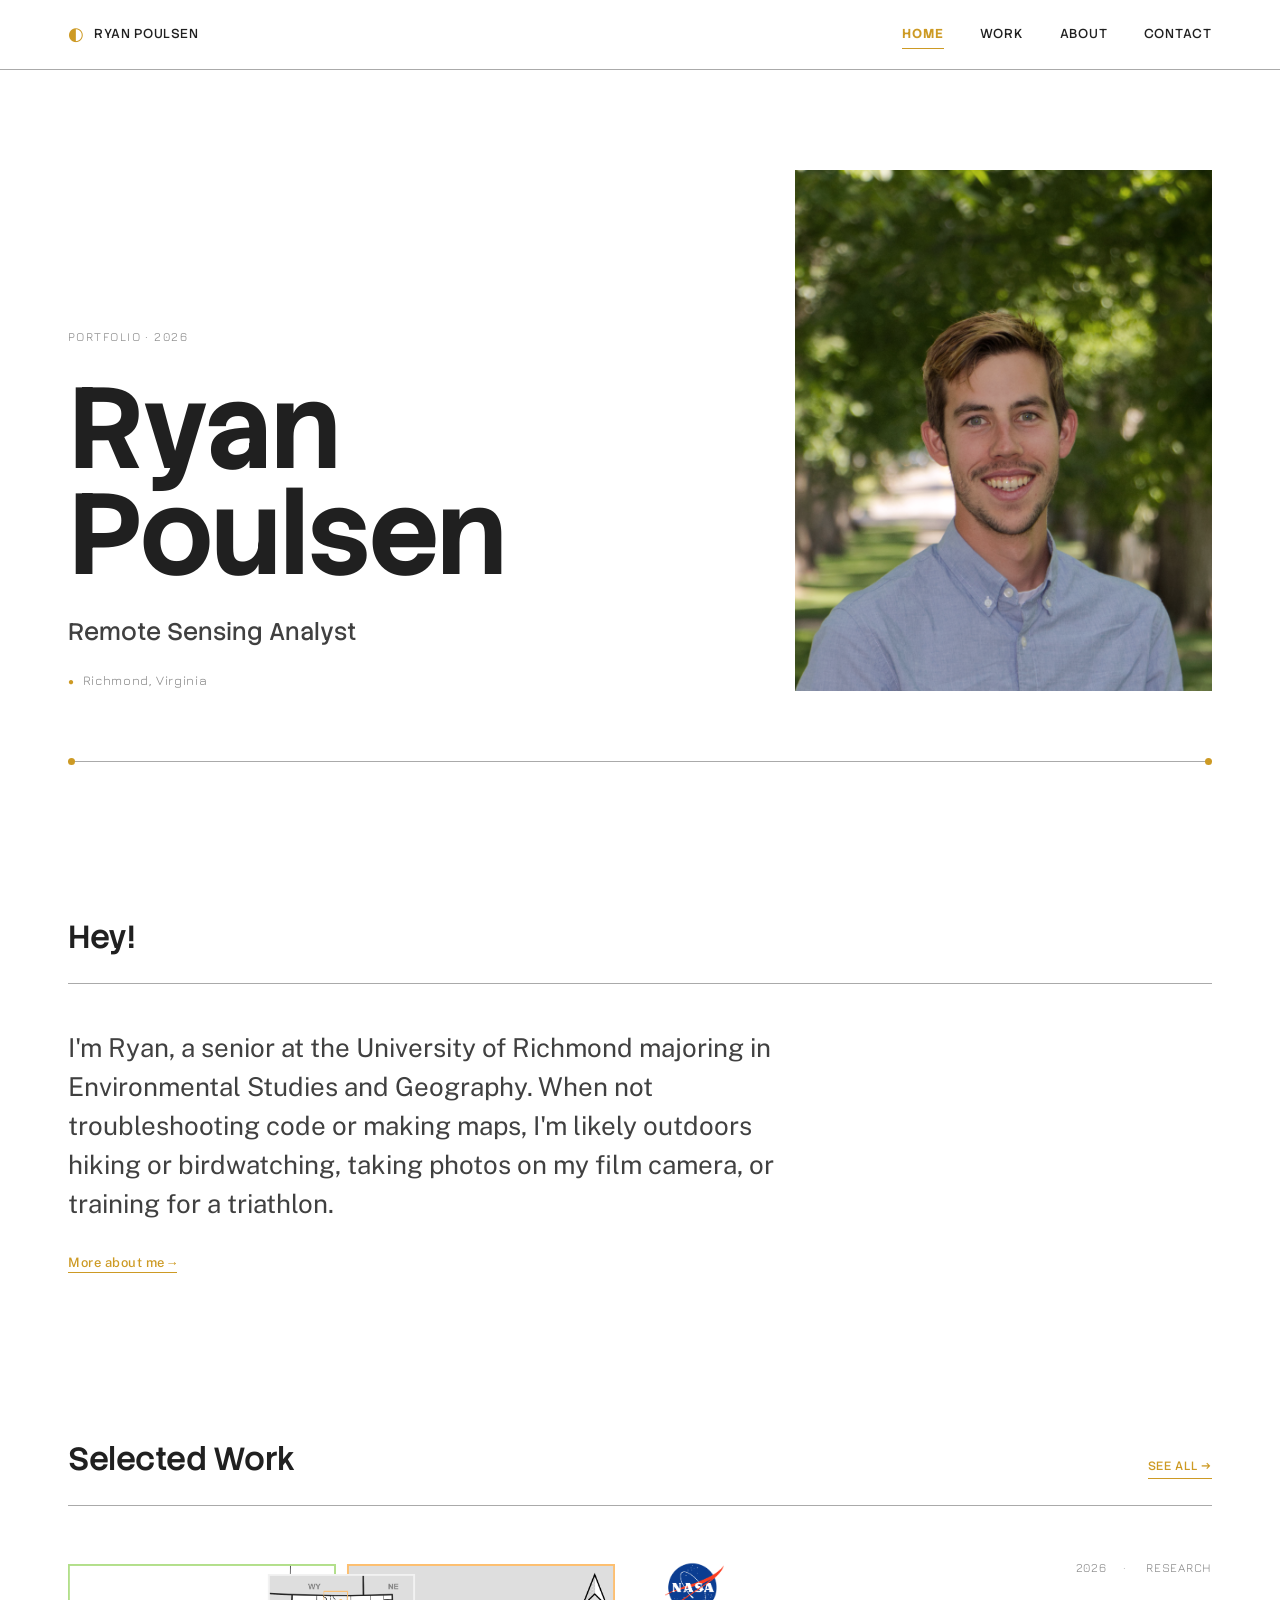
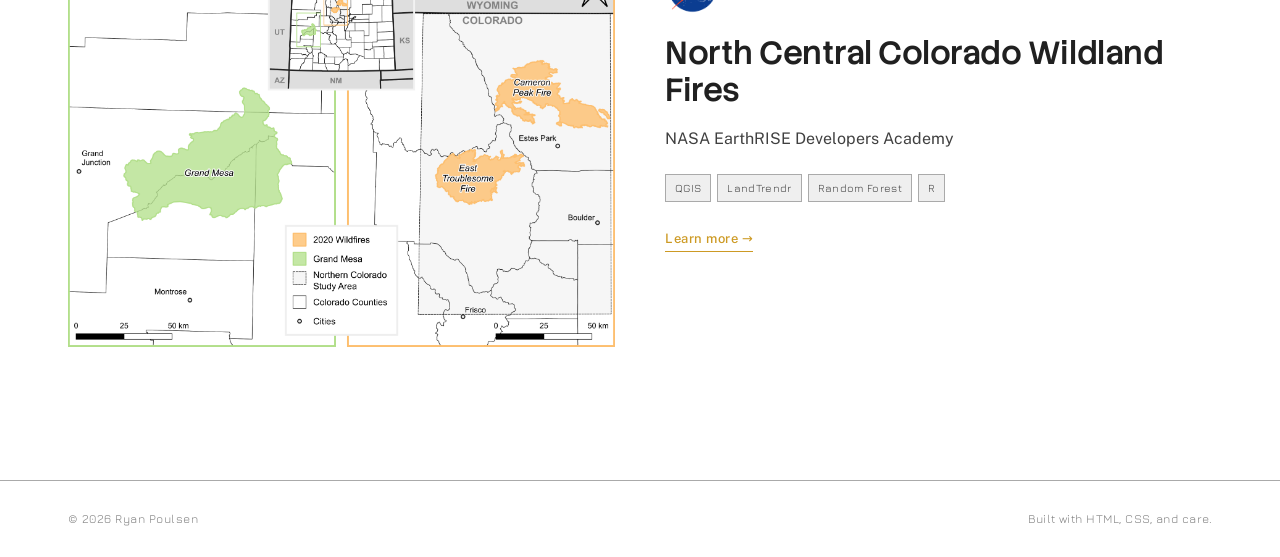
==== commit 42c676f1: "updated erda page" ====
--- a/index.html
+++ b/index.html
@@ -39,14 +39,11 @@
   <section class="intro">
     <div class="section-head">
       <!-- <span class="section-num">01</span> -->
-      <h2 class="section-title">Hello</h2>
+      <h2 class="section-title">Hey!</h2>
     </div>
     <p class="intro-text" data-bind="shortBio"></p>
     <p class="intro-cta">
       <a class="link-primary" href="about.html">More about me →</a>
-    </p>
-    <p class="intro-cta">
-      <a class="link-primary" href="contact.html">Find out how to reach me →</a>
     </p>
   </section>
 
--- a/styles.css
+++ b/styles.css
@@ -495,7 +495,10 @@
   border: 1px solid var(--rule);
   color: var(--ink-soft);
   letter-spacing: 0.03em;
-}
+  background: var(--bg-alt);
+}
+
+.project-card:hover .project-tags li { color: var(--accent); border-color: var(--accent);}
 
 .project-cta {
   display: inline-block;
@@ -563,9 +566,11 @@
 }
 
 .cv-row {
+  /* display: inline-grid; */
   display: grid;
+  /* display: grid; */
   grid-template-columns: 200px 1fr;
-  gap: 30px;
+  gap: 15px;
   padding: 22px 0;
   border-bottom: 1px solid var(--rule);
 }
@@ -577,8 +582,10 @@
   font-size: 12px;
   letter-spacing: 0.06em;
   color: var(--ink-faint);
-  padding-top: 4px;
+  /* padding-top: 4px; */
   text-transform: uppercase;
+  /* justify-content: flex-start; */
+  order: 1;
 }
 
 .cv-row-title {
@@ -588,12 +595,16 @@
   line-height: 1.2;
   color: var(--ink);
   margin-bottom: 6px;
+  justify-content: flex-start;
+  order: 2;
 }
 
 .cv-row-org {
   font-size: 15px;
   color: var(--ink-soft);
   margin-bottom: 8px;
+  justify-content: flex-start;
+  order: 3;
 }
 
 .cv-row-note {
@@ -607,11 +618,12 @@
   align-self: start;
   align-items: start;
   justify-content: start;
+  order: 0;
 }
 
 .cv-logo img {
-  width: 15%;
-  height: 15%;
+  width: 50%;
+  height: 50%;
   object-fit: contain;
 }
 
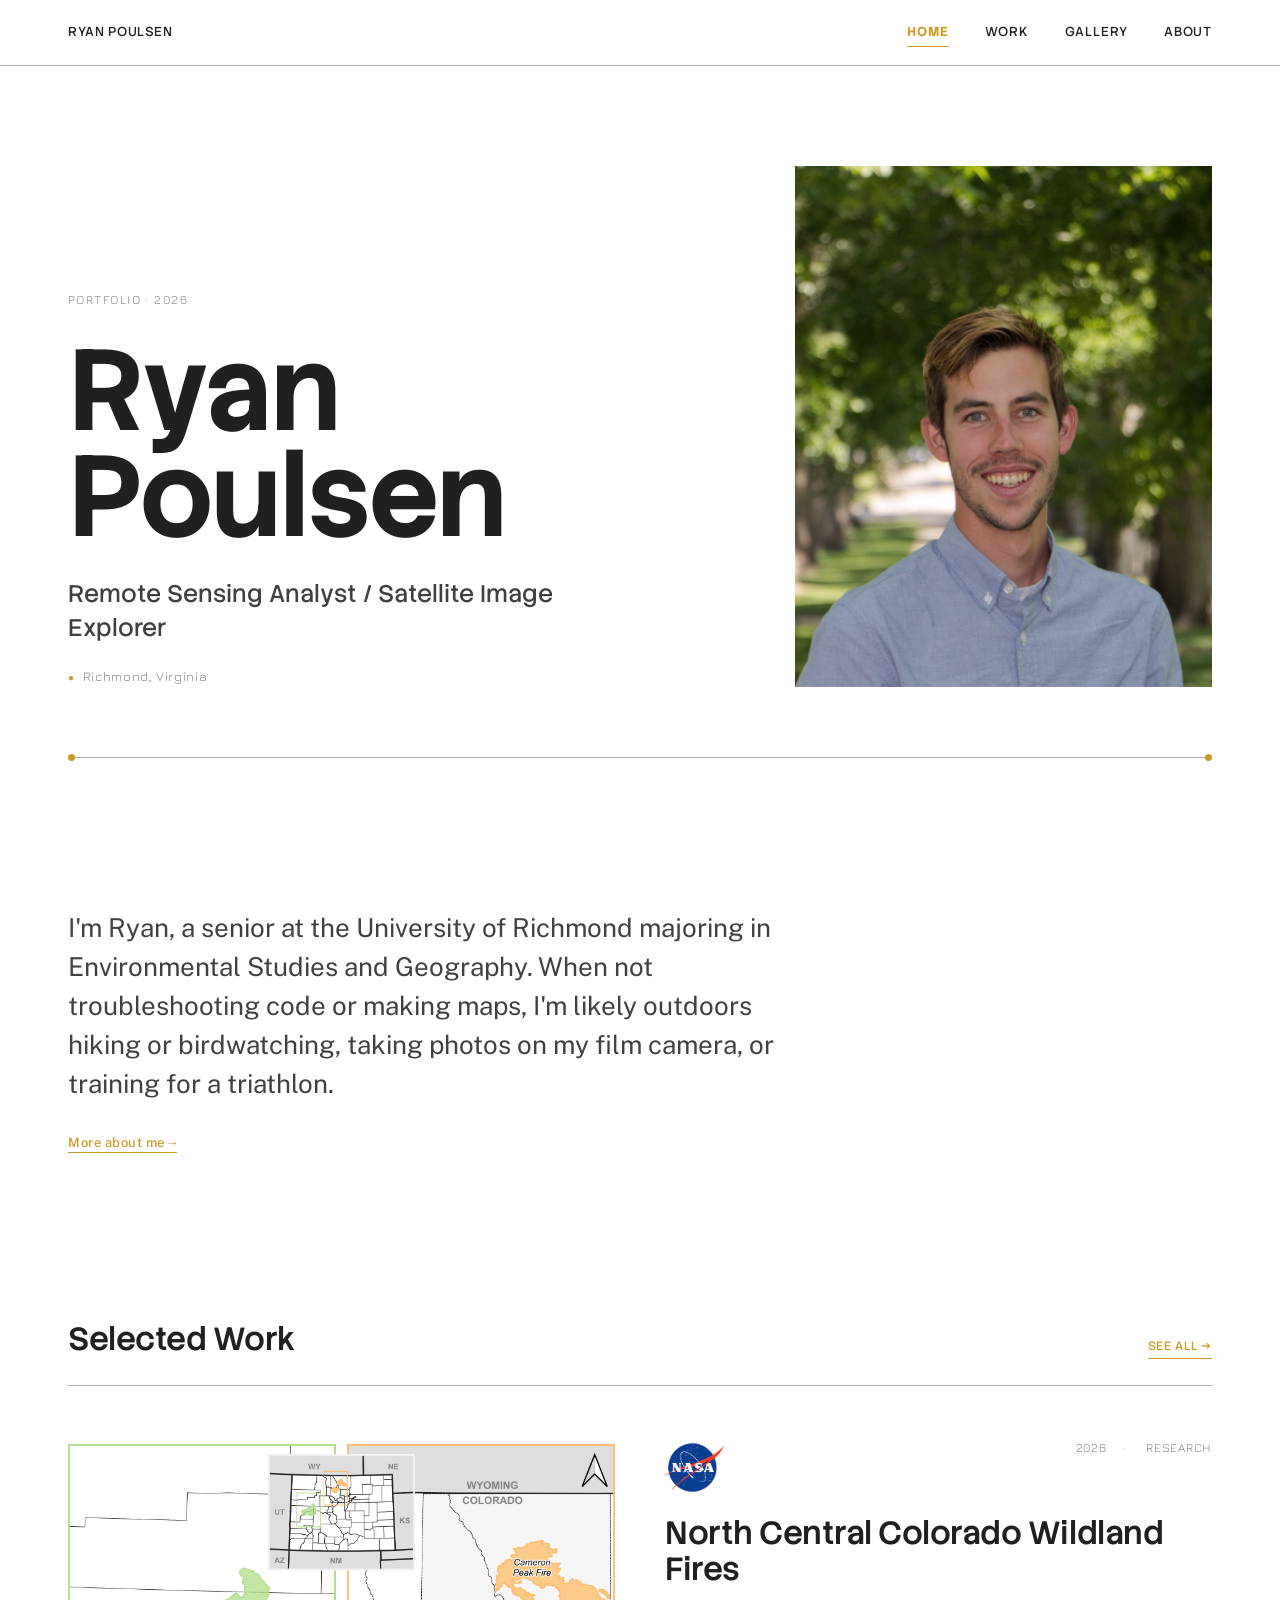
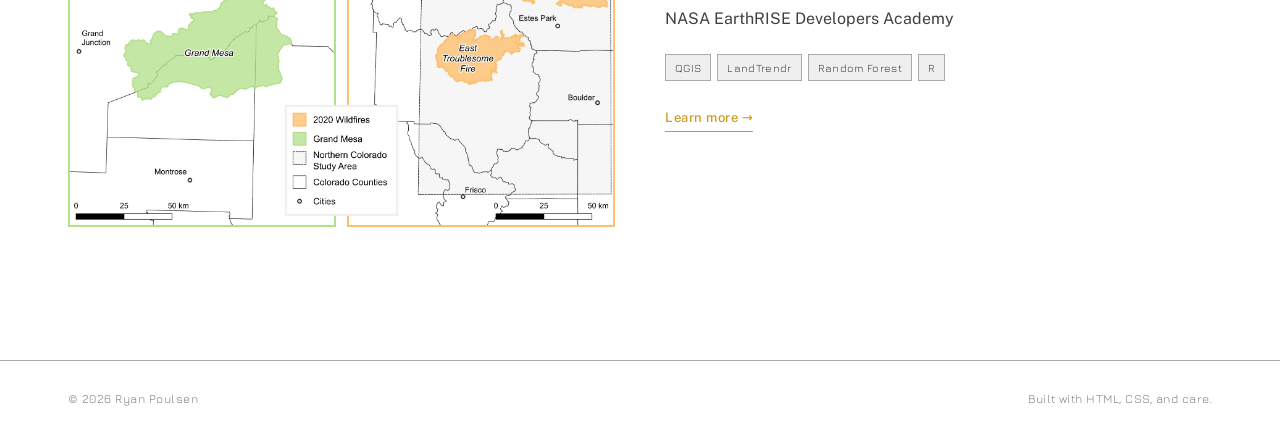
==== commit 61cb5abf: "removed contact page from nav, added gallery page" ====
--- a/index.html
+++ b/index.html
@@ -37,10 +37,10 @@
 
   <!-- SHORT BIO + CTA -->
   <section class="intro">
-    <div class="section-head">
-      <!-- <span class="section-num">01</span> -->
+    <!-- <div class="section-head">
+       <span class="section-num">01</span>
       <h2 class="section-title">Hey!</h2>
-    </div>
+    </div> -->
     <p class="intro-text" data-bind="shortBio"></p>
     <p class="intro-cta">
       <a class="link-primary" href="about.html">More about me →</a>
